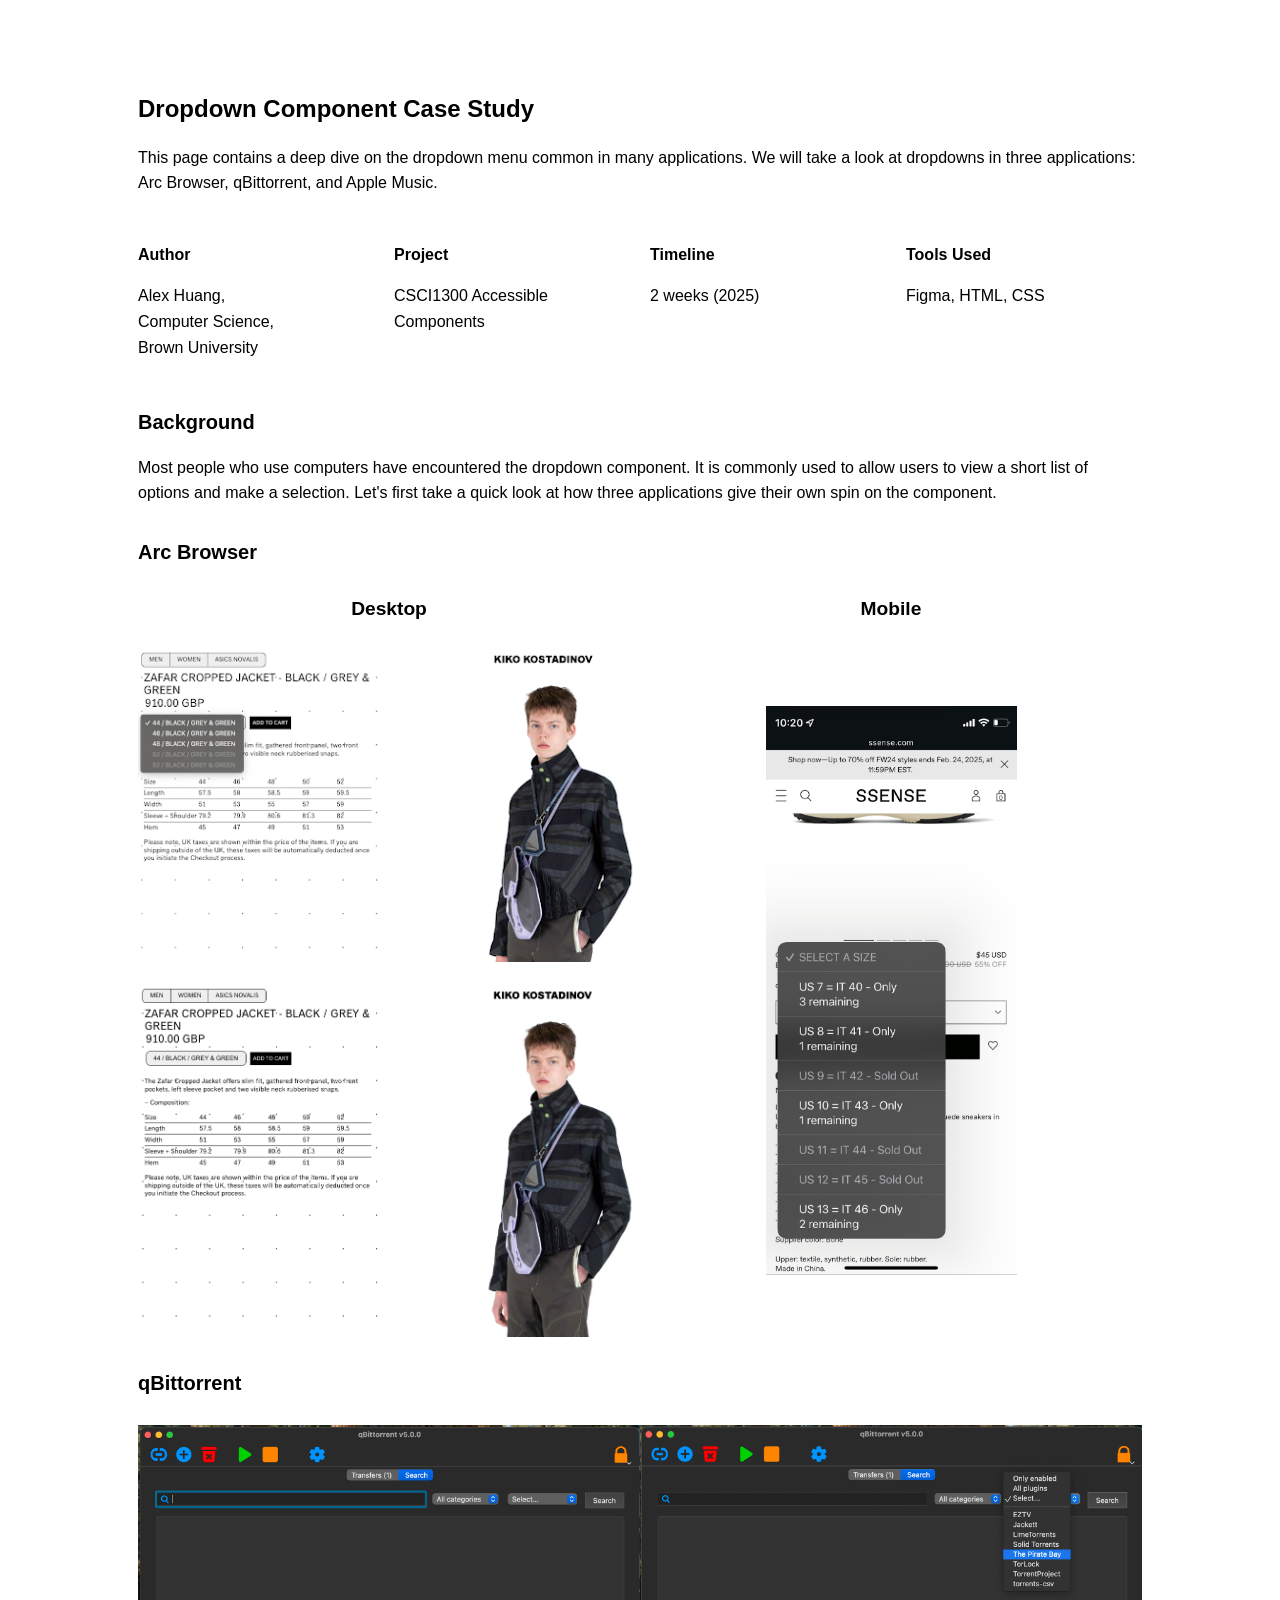
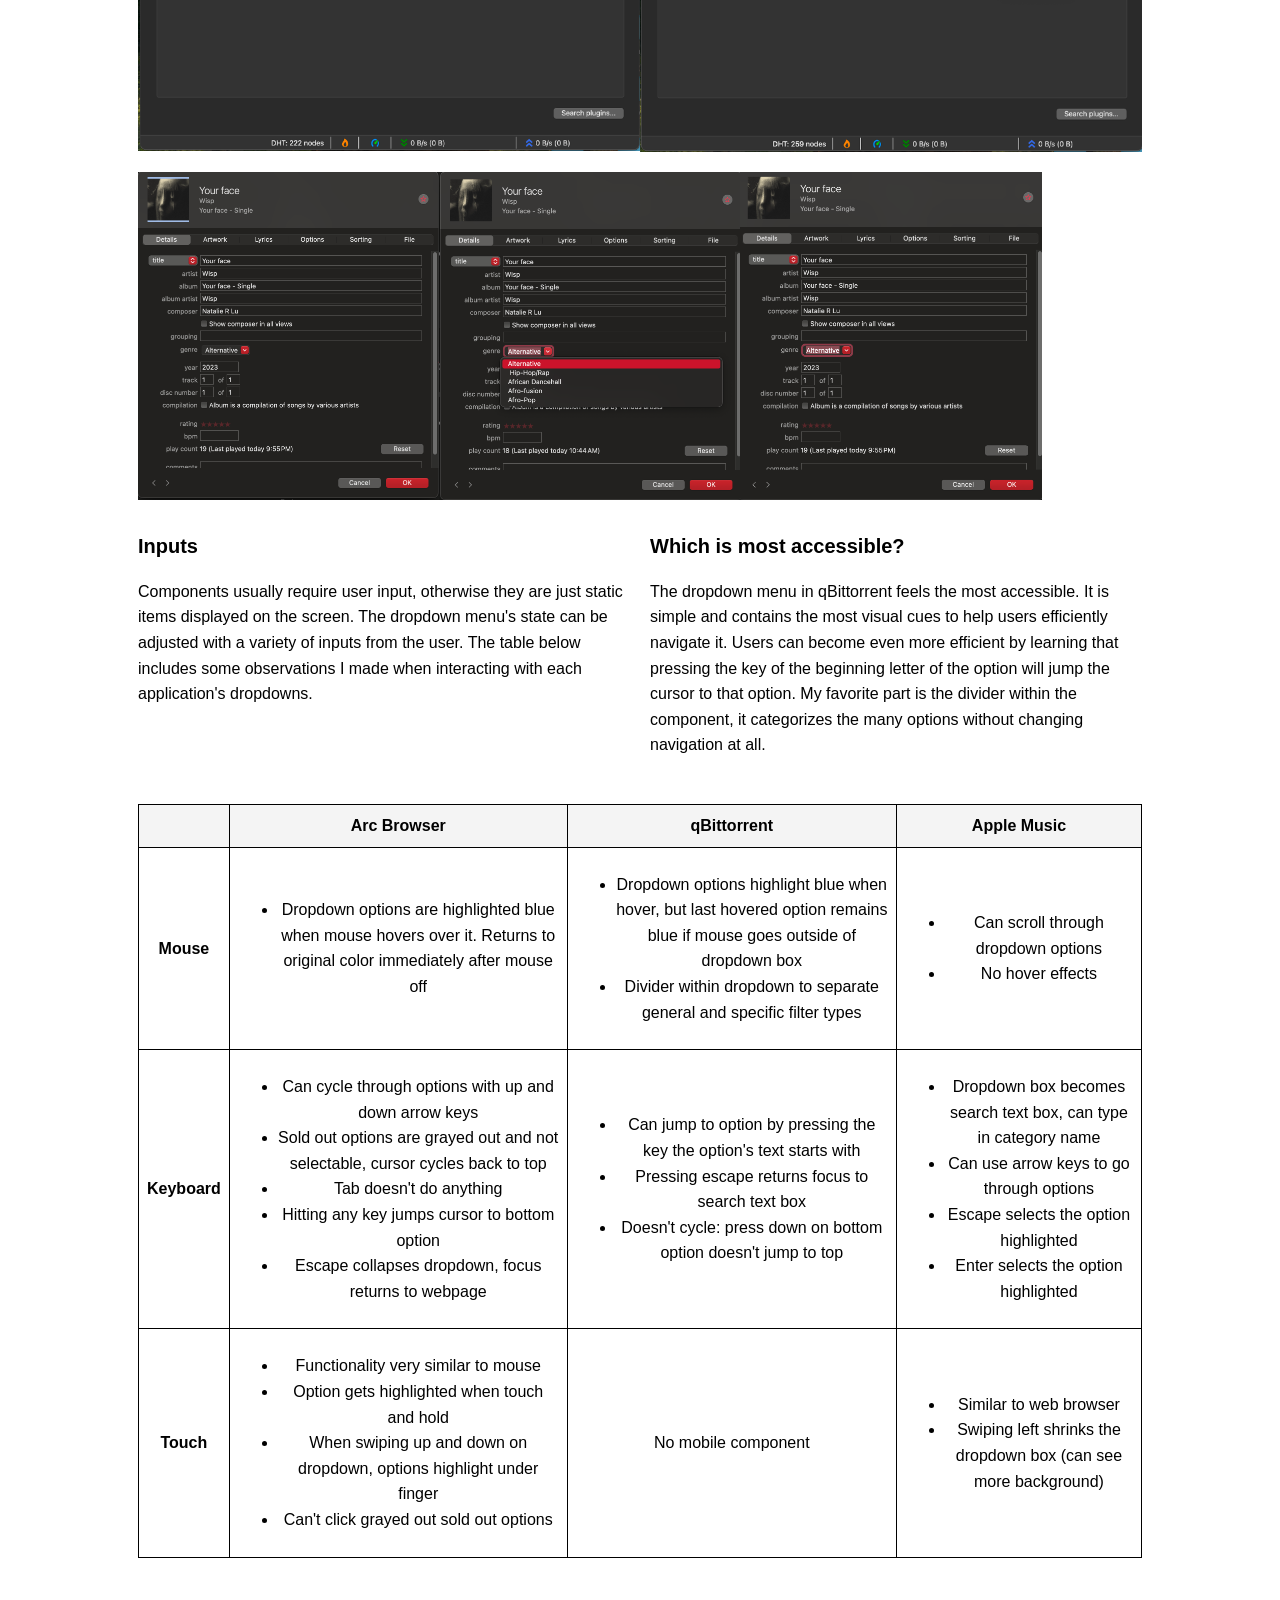
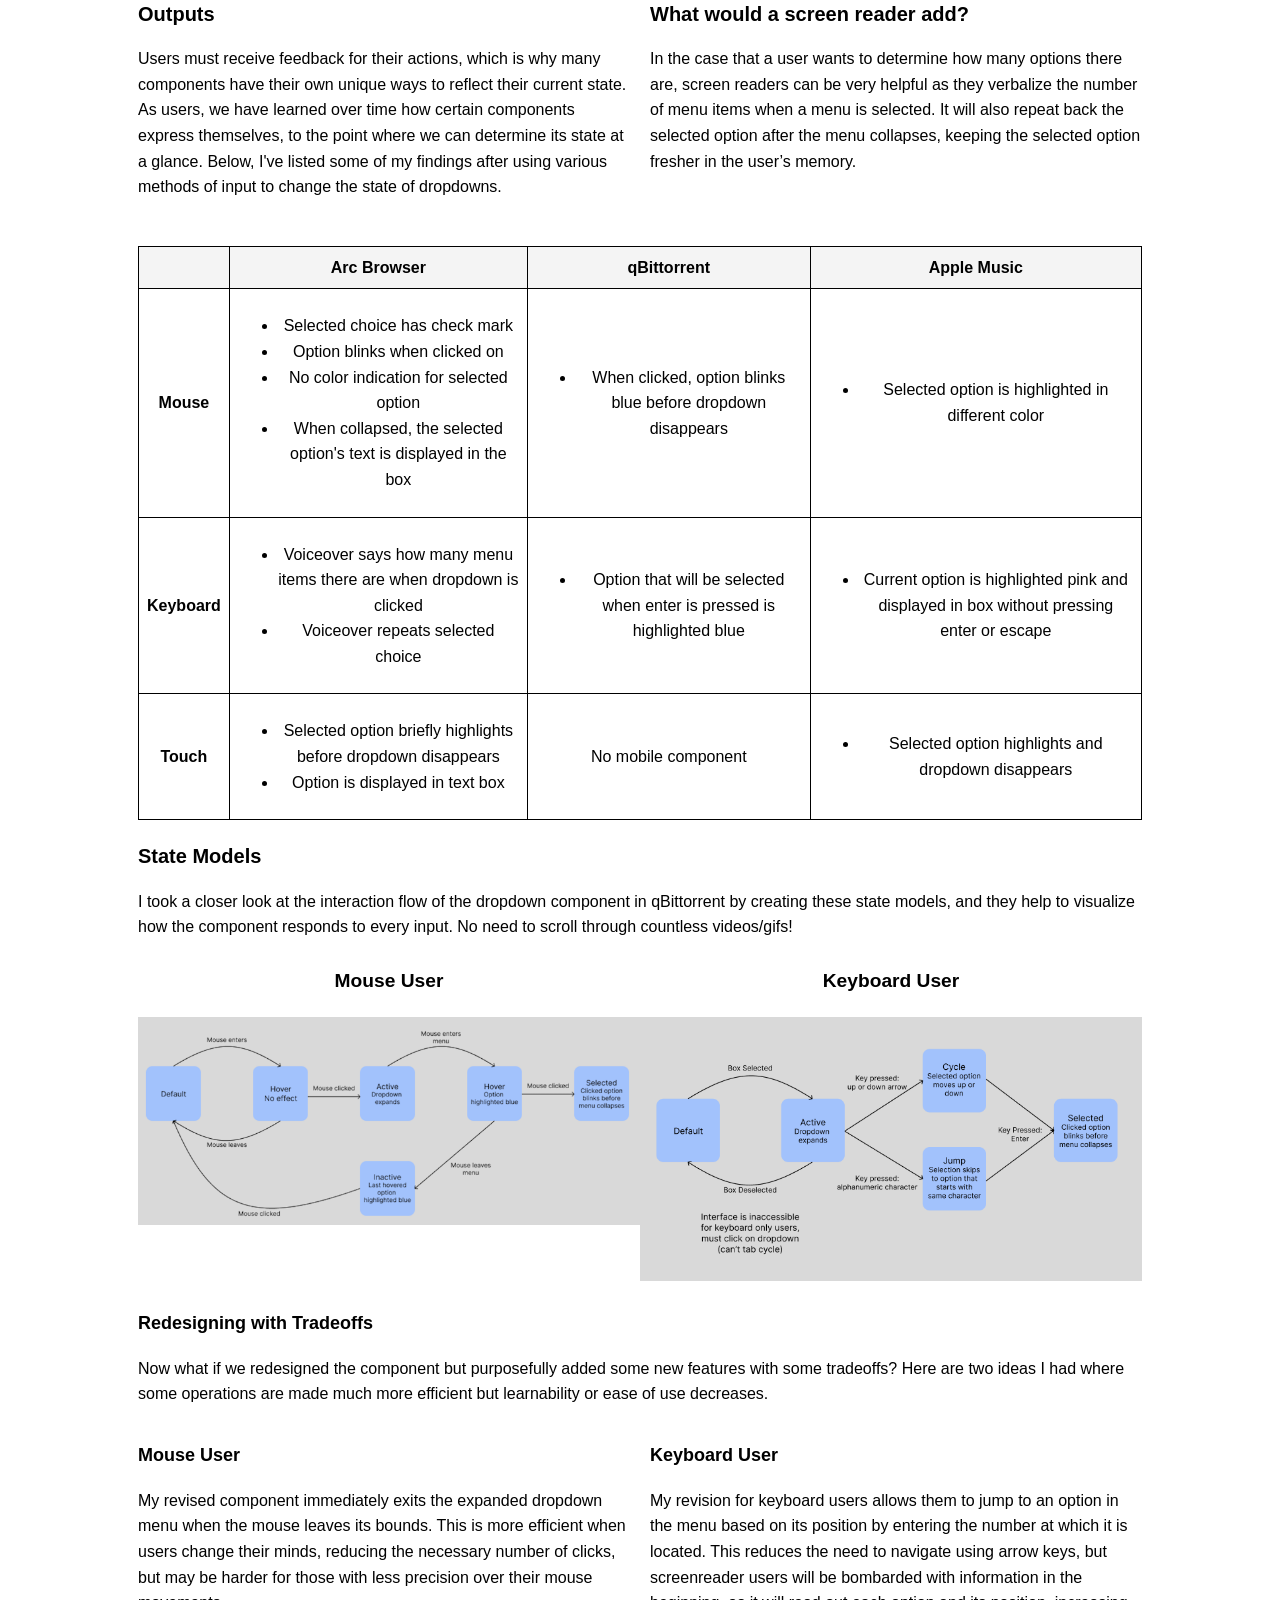
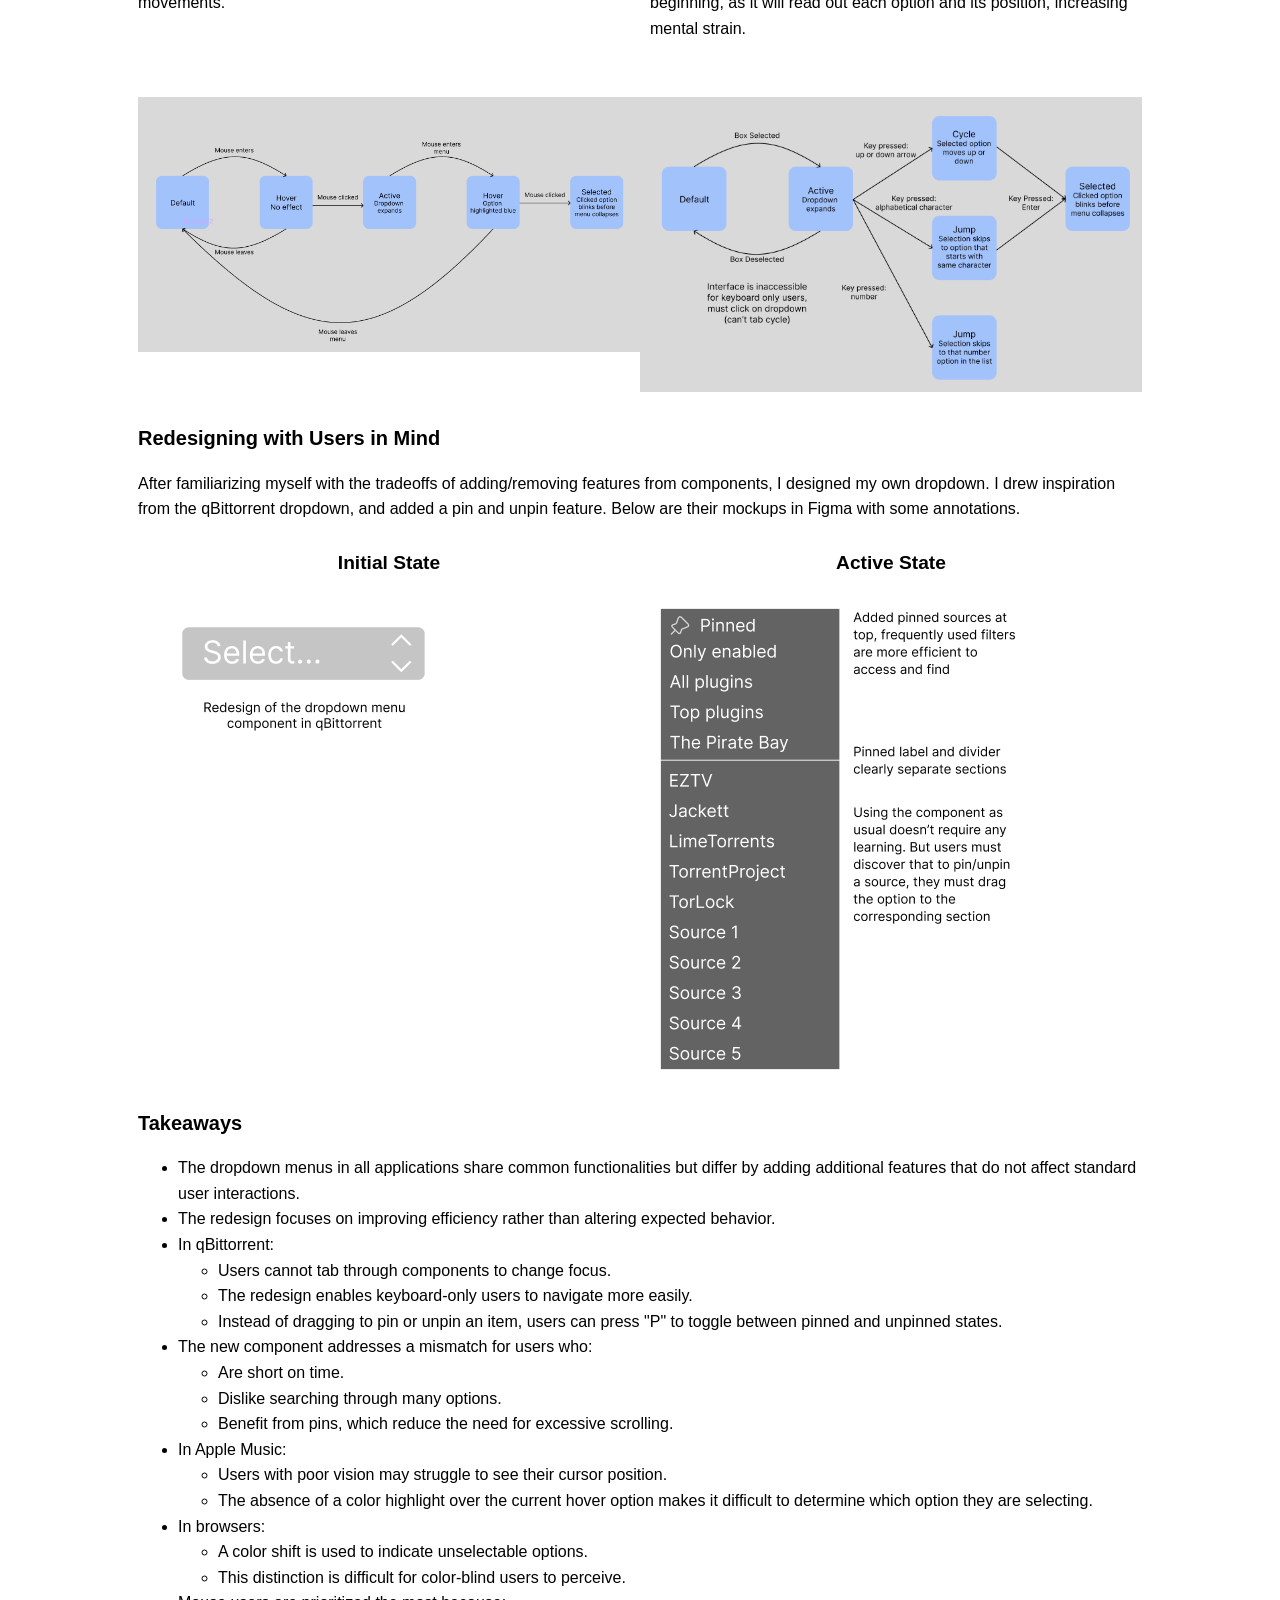
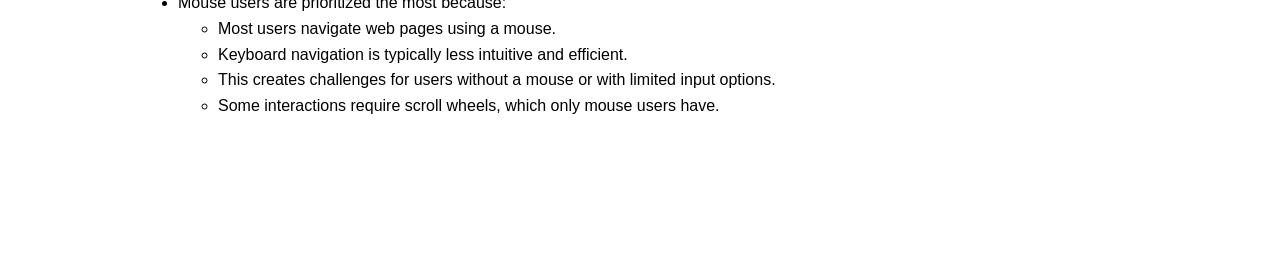
==== index.html @ 4352f21d "finish webpage" ====
<!-- TO RUN IN BROWSER:
    1. Install vscode extension Name: open in `browser open-in-browser` by TechER
    2. Right click html file and either run in default browser or another browser
  -->

<!DOCTYPE html>
<html lang="en">
  <head>
    <meta name="viewport" content="width=device-width, initial-scale=1.0" />
    <title>HTML/CSS Studio</title>
    <!-- import CSS styles -->
    <link rel="stylesheet" href="styles.css" />
  </head>

  <!-- page content goes into <body> -->
  <body>
    <div class="section">
      <h1>Dropdown Component Case Study</h1>
      <p>
        This page contains a deep dive on the dropdown menu common in many
        applications. We will take a look at dropdowns in three applications:
        Arc Browser, qBittorrent, and Apple Music.
      </p>
    </div>

    <div class="section info-grid">
      <div>
        <p class="info-item">Author</p>
        <p>
          Alex Huang, <br />
          Computer Science, <br />
          Brown University
        </p>
      </div>
      <div>
        <p class="info-item">Project</p>
        <p>CSCI1300 Accessible Components</p>
      </div>
      <div>
        <p class="info-item">Timeline</p>
        <p>2 weeks (2025)</p>
      </div>
      <div>
        <p class="info-item">Tools Used</p>
        <p>Figma, HTML, CSS</p>
      </div>
    </div>

    <div class="section">
      <h2>Background</h2>
      <p>
        Most people who use computers have encountered the dropdown component.
        It is commonly used to allow users to view a short list of options and
        make a selection. Let's first take a quick look at how three
        applications give their own spin on the component.
      </p>
    </div>

    <h2>Arc Browser</h2>

    <div class="container">
      <div class="header header-left">Desktop</div>
      <div class="header header-right">Mobile</div>
      <img
        id="browserImg1"
        alt="browserImg1"
        src="./assets/browserImg1.png"
        class="horizontal"
      />
      <img
        id="browserImageMobile"
        alt="browserImageMobile"
        src="./assets/browserImageMobile.png"
        class="vertical"
      />

      <img
        id="browserImg2"
        alt="browserImg2"
        src="./assets/browserImage2.png"
        class="horizontal"
      />
    </div>

    <h2>qBittorrent</h2>

    <div class="container">
      <img id="torrentImg1" src="./assets/torrentImg1.png" />
      <img id="torrentImg2" src="./assets/torrentImg2.png" />
    </div>

    <div class="image-container">
      <img id="AM1" src="./assets/AM1.png" class="responsive-img" />
      <img id="AM2" src="./assets/AM2.png" class="responsive-img" />
      <img id="AM3" src="./assets/AM3.png" class="responsive-img" />
    </div>

    <div class="section flex-container">
      <div class="box">
        <h2>Inputs</h2>
        <p>
          Components usually require user input, otherwise they are just static
          items displayed on the screen. The dropdown menu's state can be
          adjusted with a variety of inputs from the user. The table below
          includes some observations I made when interacting with each
          application's dropdowns.
        </p>
      </div>
      <div class="box">
        <h2>Which is most accessible?</h2>
        <p>
          The dropdown menu in qBittorrent feels the most accessible. It is
          simple and contains the most visual cues to help users efficiently
          navigate it. Users can become even more efficient by learning that
          pressing the key of the beginning letter of the option will jump the
          cursor to that option. My favorite part is the divider within the
          component, it categorizes the many options without changing navigation
          at all.
        </p>
      </div>
    </div>
    <table style="border-collapse: collapse; width: 100%">
      <thead>
        <tr>
          <th style="border: 1px solid black; padding: 8px"></th>
          <th style="border: 1px solid black; padding: 8px">Arc Browser</th>
          <th style="border: 1px solid black; padding: 8px">qBittorrent</th>
          <th style="border: 1px solid black; padding: 8px">Apple Music</th>
        </tr>
      </thead>
      <tbody>
        <tr>
          <td style="border: 1px solid black; padding: 8px; font-weight: bold">
            Mouse
          </td>
          <td style="border: 1px solid black; padding: 8px">
            <ul>
              <li>
                Dropdown options are highlighted blue when mouse hovers over it.
                Returns to original color immediately after mouse off
              </li>
            </ul>
          </td>
          <td style="border: 1px solid black; padding: 8px">
            <ul>
              <li>
                Dropdown options highlight blue when hover, but last hovered
                option remains blue if mouse goes outside of dropdown box
              </li>
              <li>
                Divider within dropdown to separate general and specific filter
                types
              </li>
            </ul>
          </td>
          <td style="border: 1px solid black; padding: 8px">
            <ul>
              <li>Can scroll through dropdown options</li>
              <li>No hover effects</li>
            </ul>
          </td>
        </tr>
        <tr>
          <td style="border: 1px solid black; padding: 8px; font-weight: bold">
            Keyboard
          </td>
          <td style="border: 1px solid black; padding: 8px">
            <ul>
              <li>Can cycle through options with up and down arrow keys</li>
              <li>
                Sold out options are grayed out and not selectable, cursor
                cycles back to top
              </li>
              <li>Tab doesn't do anything</li>
              <li>Hitting any key jumps cursor to bottom option</li>
              <li>Escape collapses dropdown, focus returns to webpage</li>
            </ul>
          </td>
          <td style="border: 1px solid black; padding: 8px">
            <ul>
              <li>
                Can jump to option by pressing the key the option's text starts
                with
              </li>
              <li>Pressing escape returns focus to search text box</li>
              <li>
                Doesn't cycle: press down on bottom option doesn't jump to top
              </li>
            </ul>
          </td>
          <td style="border: 1px solid black; padding: 8px">
            <ul>
              <li>
                Dropdown box becomes search text box, can type in category name
              </li>
              <li>Can use arrow keys to go through options</li>
              <li>Escape selects the option highlighted</li>
              <li>Enter selects the option highlighted</li>
            </ul>
          </td>
        </tr>
        <tr>
          <td style="border: 1px solid black; padding: 8px; font-weight: bold">
            Touch
          </td>
          <td style="border: 1px solid black; padding: 8px">
            <ul>
              <li>Functionality very similar to mouse</li>
              <li>Option gets highlighted when touch and hold</li>
              <li>
                When swiping up and down on dropdown, options highlight under
                finger
              </li>
              <li>Can't click grayed out sold out options</li>
            </ul>
          </td>
          <td style="border: 1px solid black; padding: 8px">
            No mobile component
          </td>
          <td style="border: 1px solid black; padding: 8px">
            <ul>
              <li>Similar to web browser</li>
              <li>
                Swiping left shrinks the dropdown box (can see more background)
              </li>
            </ul>
          </td>
        </tr>
      </tbody>
    </table>

    <div class="section flex-container">
      <div class="box">
        <h2>Outputs</h2>
        <p>
          Users must receive feedback for their actions, which is why many
          components have their own unique ways to reflect their current state.
          As users, we have learned over time how certain components express
          themselves, to the point where we can determine its state at a glance.
          Below, I've listed some of my findings after using various methods of
          input to change the state of dropdowns.
        </p>
      </div>
      <div class="box">
        <h2>What would a screen reader add?</h2>
        <p>
          In the case that a user wants to determine how many options there are,
          screen readers can be very helpful as they verbalize the number of
          menu items when a menu is selected. It will also repeat back the
          selected option after the menu collapses, keeping the selected option
          fresher in the user’s memory.
        </p>
      </div>
    </div>
    <table style="border-collapse: collapse; width: 100%">
      <thead>
        <tr>
          <th style="border: 1px solid black; padding: 8px"></th>
          <th style="border: 1px solid black; padding: 8px">Arc Browser</th>
          <th style="border: 1px solid black; padding: 8px">qBittorrent</th>
          <th style="border: 1px solid black; padding: 8px">Apple Music</th>
        </tr>
      </thead>
      <tbody>
        <tr>
          <td style="border: 1px solid black; padding: 8px; font-weight: bold">
            Mouse
          </td>
          <td style="border: 1px solid black; padding: 8px">
            <ul>
              <li>Selected choice has check mark</li>
              <li>Option blinks when clicked on</li>
              <li>No color indication for selected option</li>
              <li>
                When collapsed, the selected option's text is displayed in the
                box
              </li>
            </ul>
          </td>
          <td style="border: 1px solid black; padding: 8px">
            <ul>
              <li>
                When clicked, option blinks blue before dropdown disappears
              </li>
            </ul>
          </td>
          <td style="border: 1px solid black; padding: 8px">
            <ul>
              <li>Selected option is highlighted in different color</li>
            </ul>
          </td>
        </tr>
        <tr>
          <td style="border: 1px solid black; padding: 8px; font-weight: bold">
            Keyboard
          </td>
          <td style="border: 1px solid black; padding: 8px">
            <ul>
              <li>
                Voiceover says how many menu items there are when dropdown is
                clicked
              </li>
              <li>Voiceover repeats selected choice</li>
            </ul>
          </td>
          <td style="border: 1px solid black; padding: 8px">
            <ul>
              <li>
                Option that will be selected when enter is pressed is
                highlighted blue
              </li>
            </ul>
          </td>
          <td style="border: 1px solid black; padding: 8px">
            <ul>
              <li>
                Current option is highlighted pink and displayed in box without
                pressing enter or escape
              </li>
            </ul>
          </td>
        </tr>
        <tr>
          <td style="border: 1px solid black; padding: 8px; font-weight: bold">
            Touch
          </td>
          <td style="border: 1px solid black; padding: 8px">
            <ul>
              <li>
                Selected option briefly highlights before dropdown disappears
              </li>
              <li>Option is displayed in text box</li>
            </ul>
          </td>
          <td style="border: 1px solid black; padding: 8px">
            No mobile component
          </td>
          <td style="border: 1px solid black; padding: 8px">
            <ul>
              <li>Selected option highlights and dropdown disappears</li>
            </ul>
          </td>
        </tr>
      </tbody>
    </table>

    <h2>State Models</h2>
    <p>
      I took a closer look at the interaction flow of the dropdown component in
      qBittorrent by creating these state models, and they help to visualize how
      the component responds to every input. No need to scroll through countless
      videos/gifs!
    </p>

    <div class="container">
      <div class="header header-left">Mouse User</div>
      <div class="header header-right">Keyboard User</div>
      <img id="mouseUser" src="./assets/mouseUser.png" />
      <img id="keyboardUser" src="./assets/keyboardUser.png" />
    </div>

    <h3>Redesigning with Tradeoffs</h3>
    <p>
      Now what if we redesigned the component but purposefully added some new
      features with some tradeoffs? Here are two ideas I had where some
      operations are made much more efficient but learnability or ease of use
      decreases.
    </p>

    <div class="section flex-container">
      <div class="box">
        <h3>Mouse User</h3>
        <p>
          My revised component immediately exits the expanded dropdown menu when
          the mouse leaves its bounds. This is more efficient when users change
          their minds, reducing the necessary number of clicks, but may be
          harder for those with less precision over their mouse movements.
        </p>
      </div>
      <div class="box">
        <h3>Keyboard User</h3>
        <p>
          My revision for keyboard users allows them to jump to an option in the
          menu based on its position by entering the number at which it is
          located. This reduces the need to navigate using arrow keys, but
          screenreader users will be bombarded with information in the
          beginning, as it will read out each option and its position,
          increasing mental strain.
        </p>
      </div>
    </div>

    <div class="container">
      <img id="revisedMouse" src="./assets/revisedMouse.png" />
      <img id="revisedKeyboard" src="./assets/revisedKeyboard.png" />
    </div>

    <h2>Redesigning with Users in Mind</h2>
    <p>
      After familiarizing myself with the tradeoffs of adding/removing features
      from components, I designed my own dropdown. I drew inspiration from the
      qBittorrent dropdown, and added a pin and unpin feature. Below are their
      mockups in Figma with some annotations.
    </p>
    <div class="container">
      <div class="header header-left">Initial State</div>
      <div class="header header-right">Active State</div>
      <img id="redesignInitialState" src="./assets/redesignInit.png" />
      <img id="redesignActiveState" src="./assets/redesignActive.png" />
    </div>

    <h2>
      Takeaways
    </h2>
    <p>
      <ul>
        <li>The dropdown menus in all applications share common functionalities but differ by adding additional features that do not affect standard user interactions.</li>
        <li>The redesign focuses on improving efficiency rather than altering expected behavior.</li>
        <li>In qBittorrent:
          <ul>
            <li>Users cannot tab through components to change focus.</li>
            <li>The redesign enables keyboard-only users to navigate more easily.</li>
            <li>Instead of dragging to pin or unpin an item, users can press "P" to toggle between pinned and unpinned states.</li>
          </ul>
        </li>
        <li>The new component addresses a mismatch for users who:
          <ul>
            <li>Are short on time.</li>
            <li>Dislike searching through many options.</li>
            <li>Benefit from pins, which reduce the need for excessive scrolling.</li>
          </ul>
        </li>
        <li>In Apple Music:
          <ul>
            <li>Users with poor vision may struggle to see their cursor position.</li>
            <li>The absence of a color highlight over the current hover option makes it difficult to determine which option they are selecting.</li>
          </ul>
        </li>
        <li>In browsers:
          <ul>
            <li>A color shift is used to indicate unselectable options.</li>
            <li>This distinction is difficult for color-blind users to perceive.</li>
          </ul>
        </li>
        <li>Mouse users are prioritized the most because:
          <ul>
            <li>Most users navigate web pages using a mouse.</li>
            <li>Keyboard navigation is typically less intuitive and efficient.</li>
            <li>This creates challenges for users without a mouse or with limited input options.</li>
            <li>Some interactions require scroll wheels, which only mouse users have.</li>
          </ul>
        </li>
      </ul>      
    </p>
  </body>
</html>
---- styles.css ----
body {
  font-family: Arial, sans-serif;
  margin: 10%;
  margin-top: 5%;
  padding: 10px;
  line-height: 1.6;
  max-width: 100%;
  justify-content: center;
  align-items: center;
}

h1 {
  font-size: 24px;
  font-weight: bold;
}

h2 {
  font-size: 20px;
  margin-top: 20px;
}

h3 {
  font-size: 18px;
}

p {
  font-size: 16px;
}

.section {
  margin-bottom: 30px;
}

.info-grid {
  display: grid;
  grid-template-columns: repeat(auto-fit, minmax(150px, 1fr));
  gap: 20px;
  margin-top: 10px;
}

.info-item {
  font-weight: bold;
}

.highlight {
  color: red;
  font-weight: bold;
}

.design-process {
  display: flex;
  gap: 10px;
  align-items: center;
  margin-top: 15px;
}

.process-step {
  padding: 5px 10px;
  border: 1px solid #ccc;
  border-radius: 5px;
  background: #f8f8f8;
}

.flex-container {
  display: flex;
  justify-content: space-between;
  gap: 20px;
  flex-wrap: wrap;
}

.box {
  flex: 1;
}

/* Responsive images */
img {
  max-width: 100%;
  height: auto;
  display: block;
  margin: 10px 0;
}

.container {
  display: grid;
  grid-template-columns: 1fr 1fr; /* Two equal columns */
  grid-auto-rows: min-content;
  gap: 0px; /* Space between images */
  height: auto; /* Adjust as needed */
  align-items: start;
  margin-bottom: 0;
}

.image-container {
  display: flex;
  justify-content: space-between;
  width: 30%;
  height: auto;
}

.header {
  text-align: center;
  font-size: 1.2em;
  font-weight: bold;
  padding: 10px 0;
}

.header-left {
  grid-column: 1;
}

.header-right {
  grid-column: 2;
}

.horizontal {
  width: 100%;
  height: auto;
  object-fit: cover; /* Ensures images don’t stretch */
}

.image-column {
  display: flex;
  flex-direction: column;
  align-items: center; /* Center horizontally */
  justify-content: center;
}

.vertical {
  grid-row: span 2; /* Makes the vertical image span both rows */
  width: 50%; /* Allow natural width */
  height: 80%; /* Take full height */
  object-fit: cover;
  display: block;
  margin: auto;
}

.responsive-img {
  width: 100%; /* Images fill container */
  max-width: 700px; /* Adjust max size */
  height: 100%; /* Fix height to keep them uniform */
  object-fit: cover; /* Ensures images maintain aspect ratio while filling space */
}

.responsive-vertical {
  height: 500px; /* Images fill container */
  width: 300px; /* Fix height to keep them uniform */
  object-fit: cover;
}

/* Responsive tables */
table {
  width: 100%; /* Make tables full width */
  border-collapse: collapse;
  margin: 20px 0;
  overflow-x: auto; /* Allow horizontal scrolling on small screens */
  display: block;
}

th,
td {
  border: 1px solid #000;
  padding: 8px;
  text-align: center;
}

th {
  background-color: #f4f4f4;
}
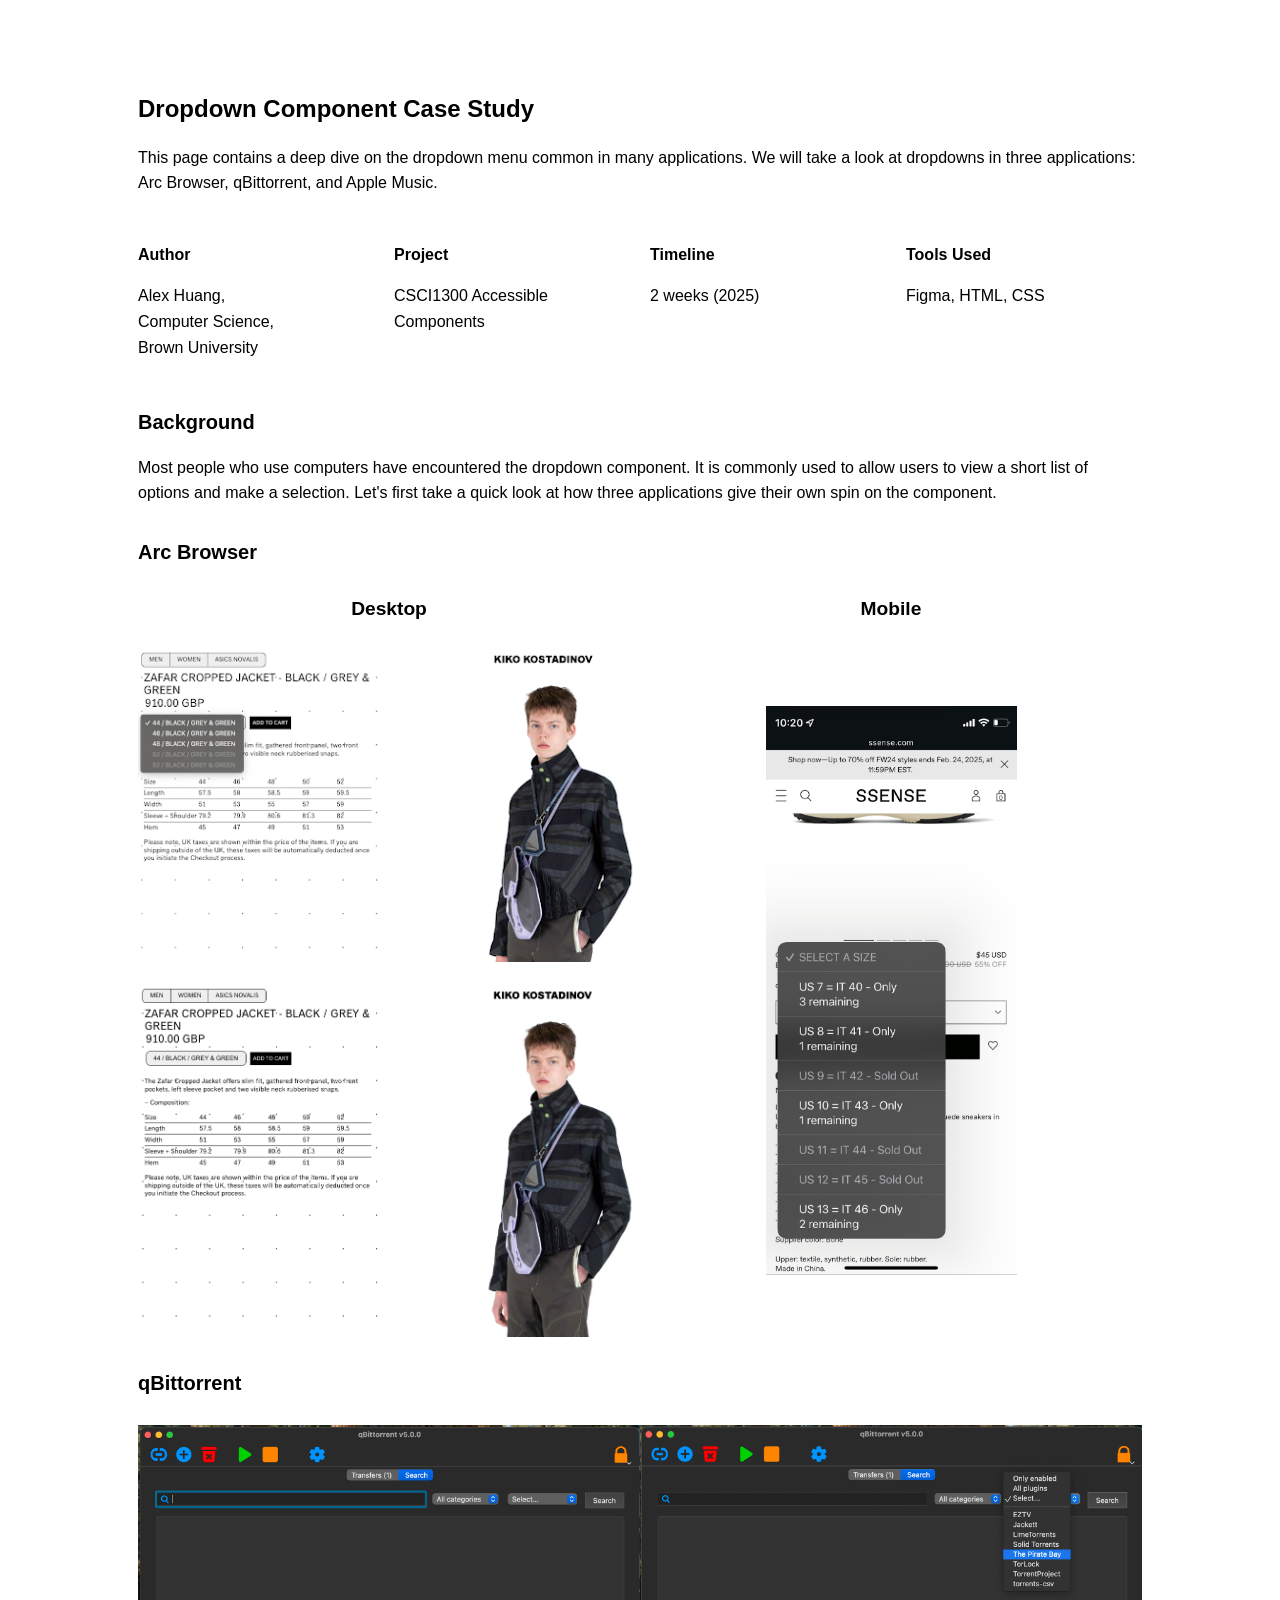
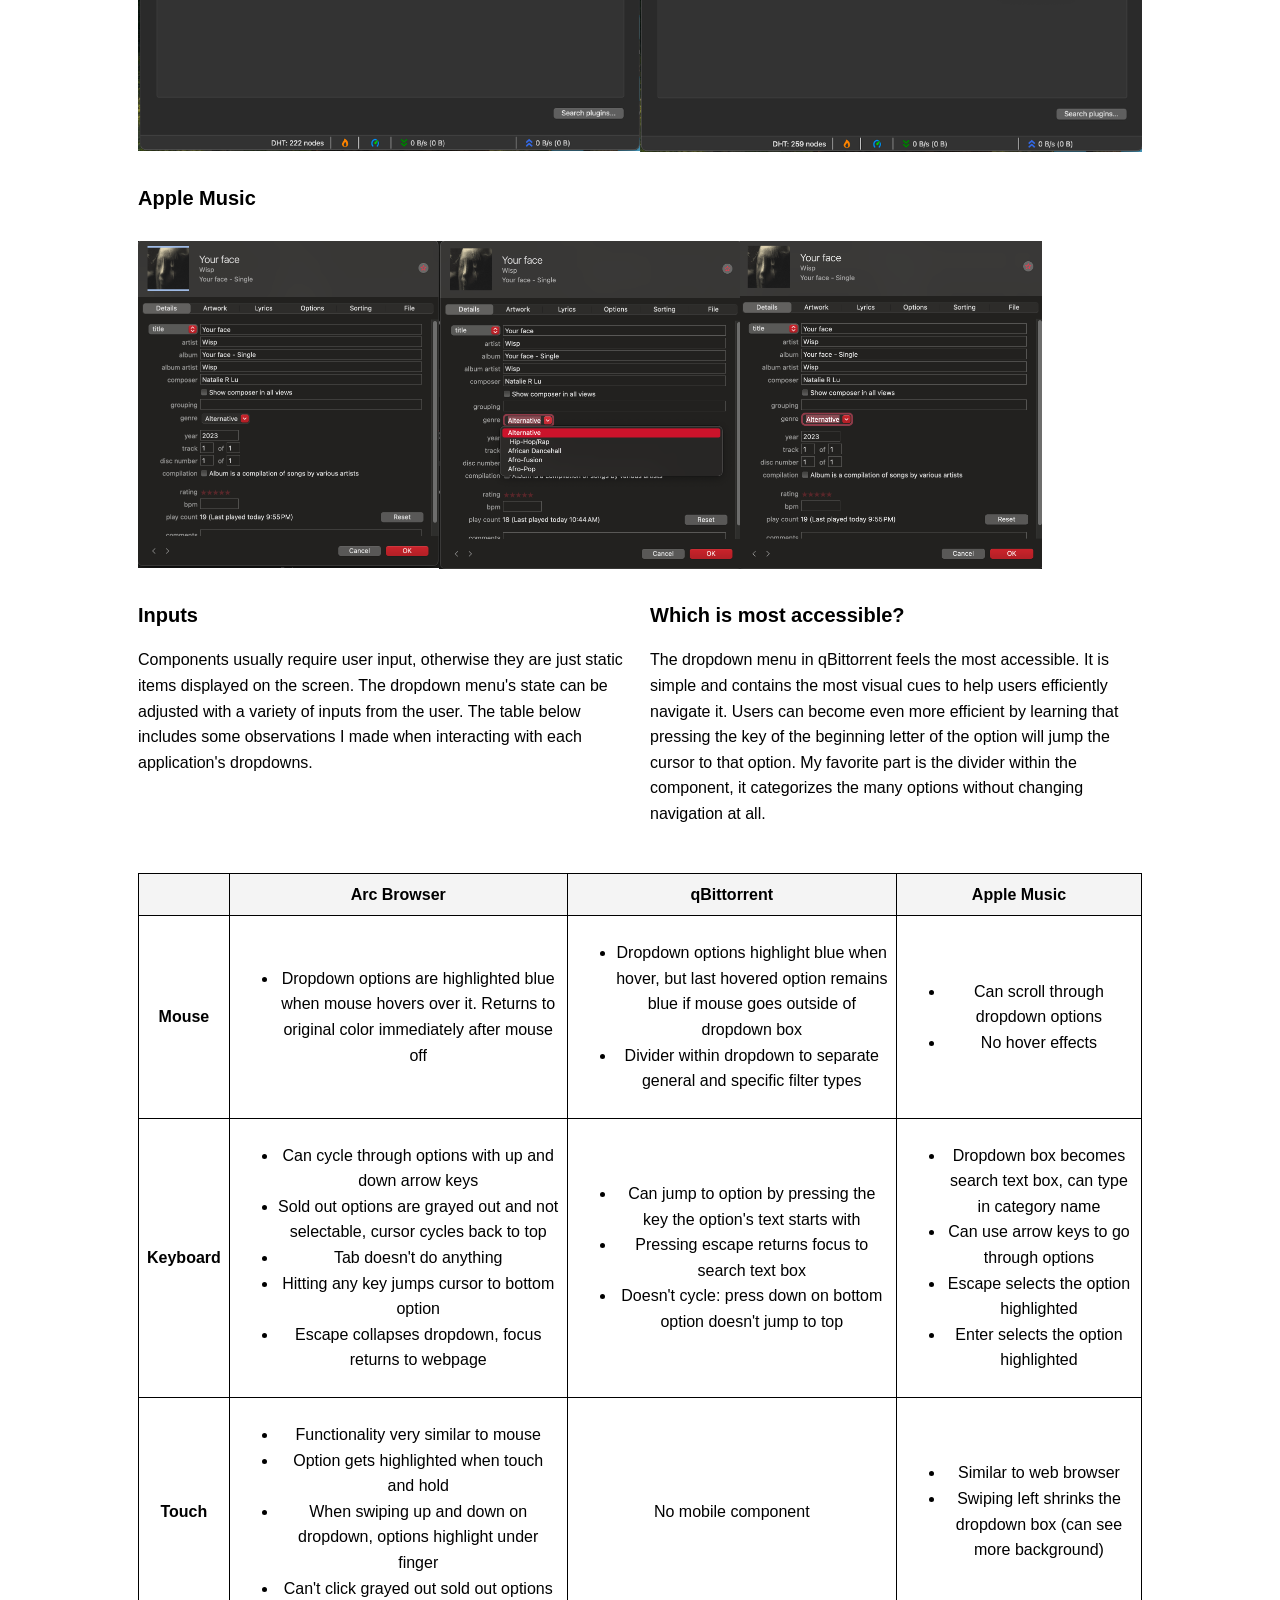
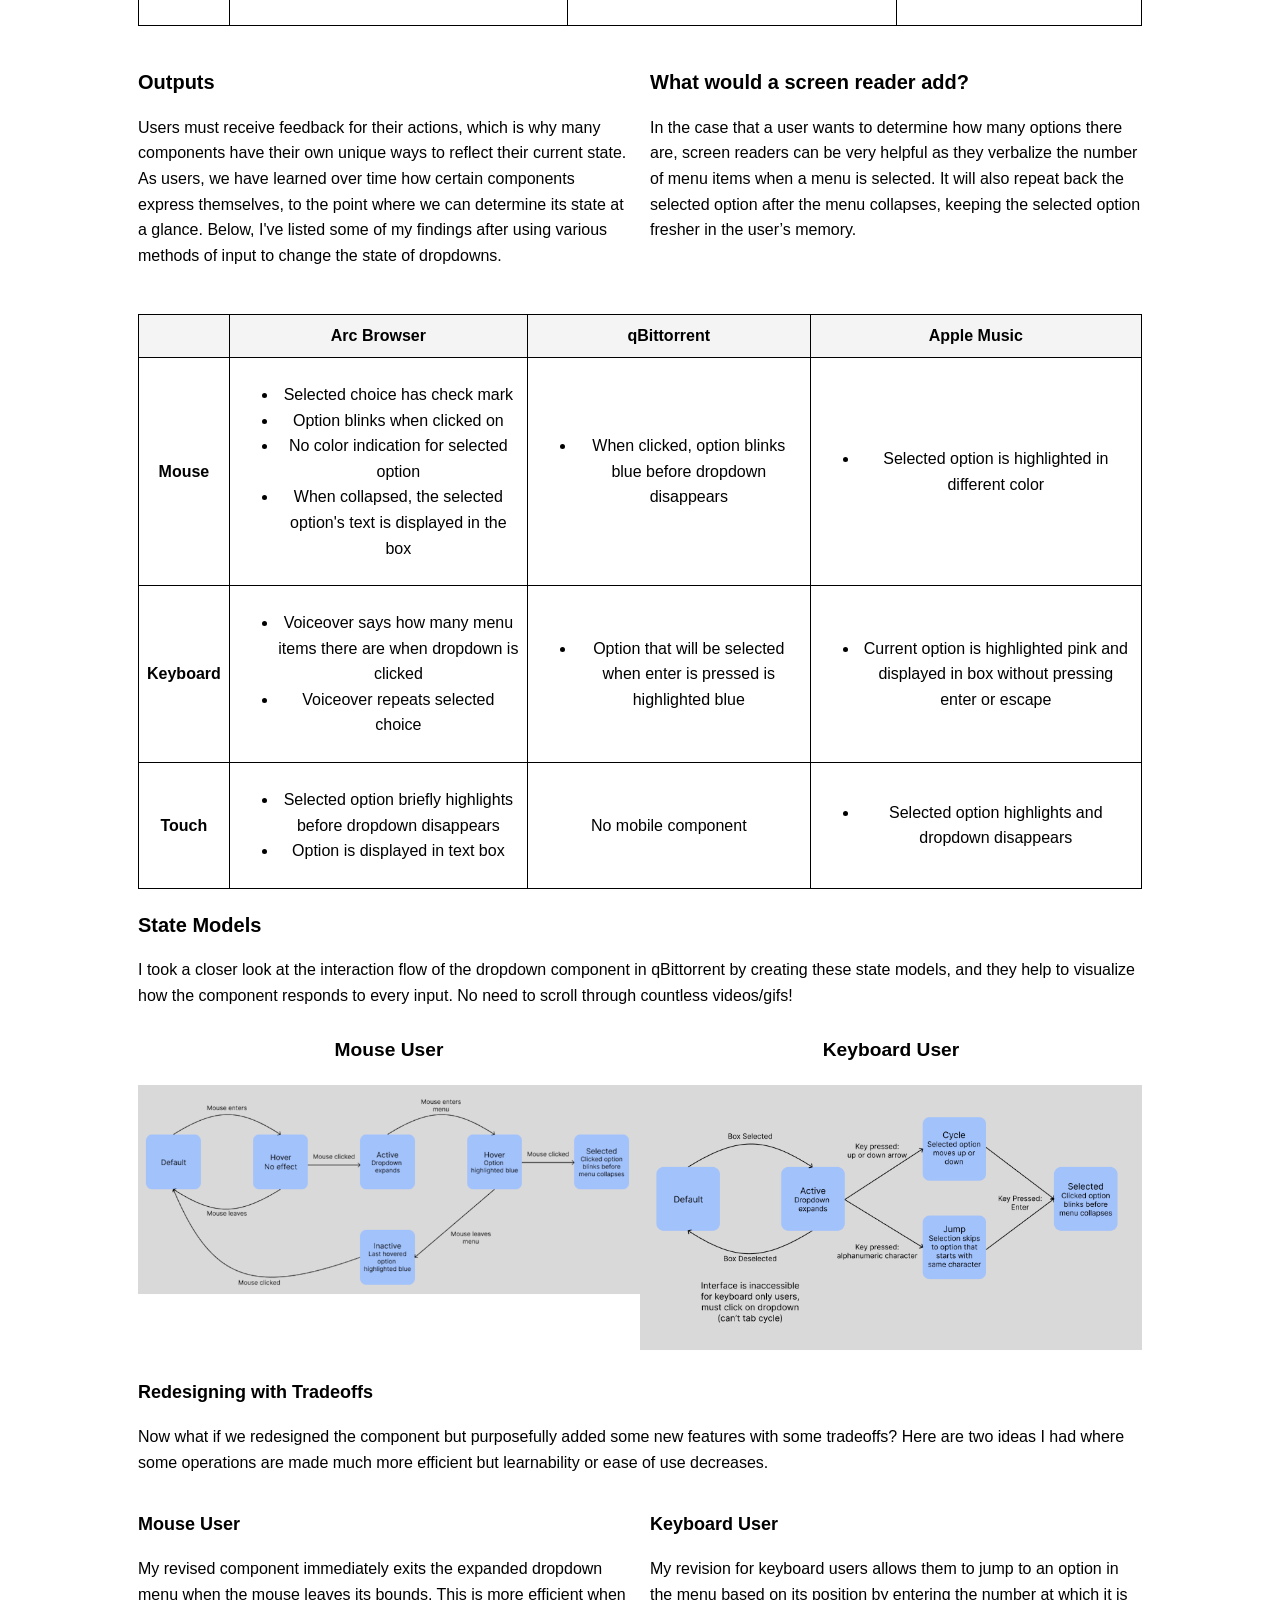
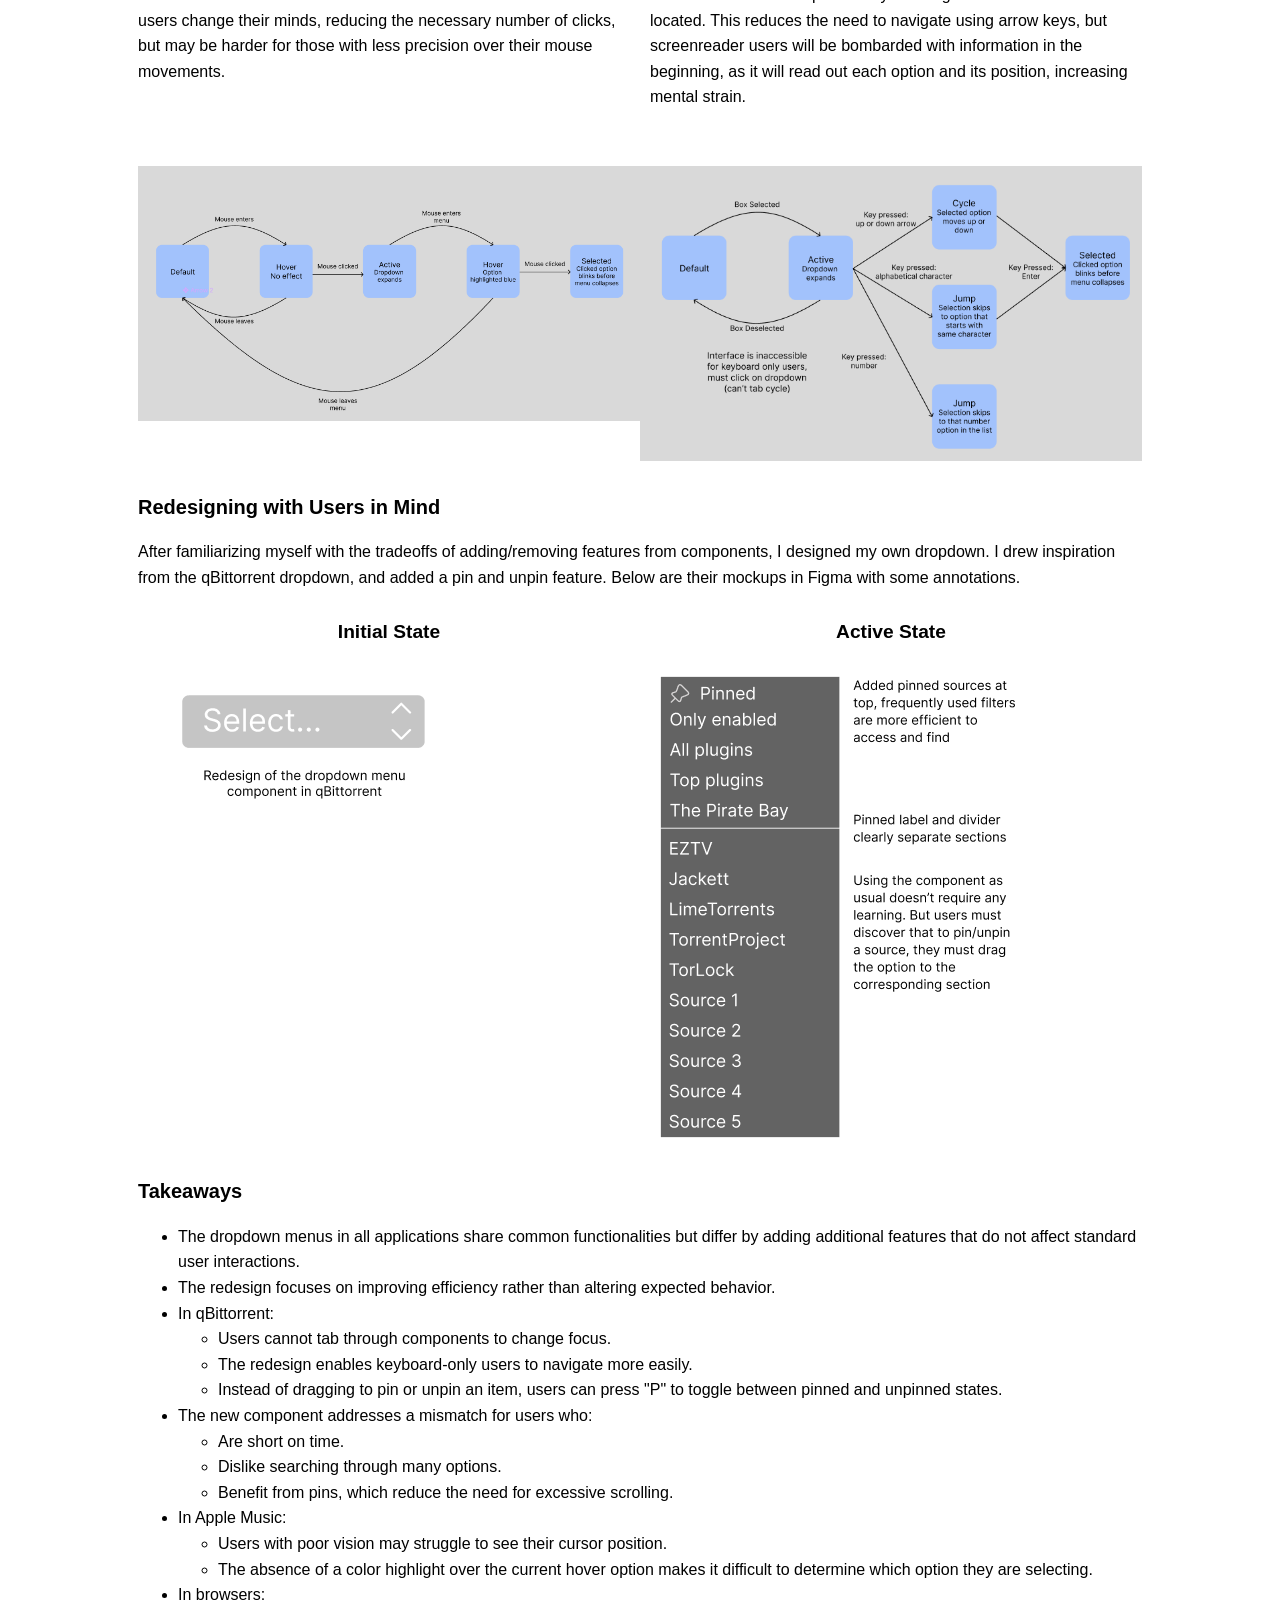
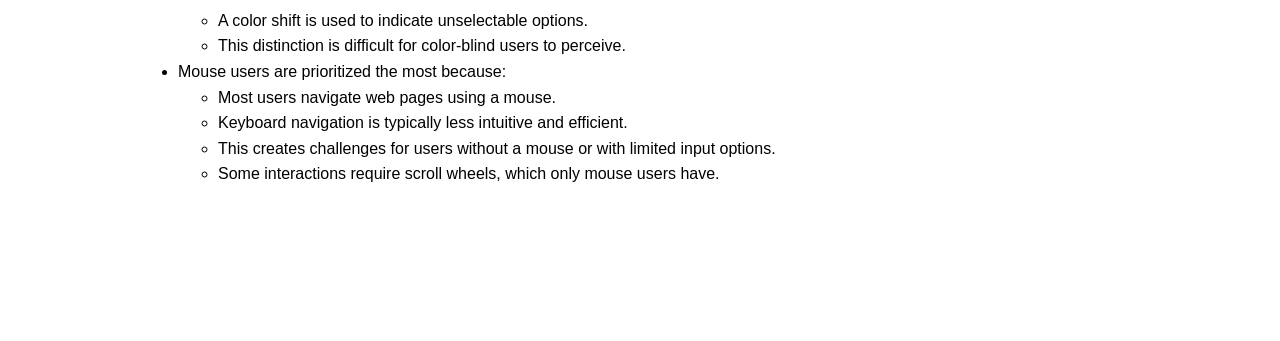
==== commit 039e6278: "add AM header" ====
--- a/index.html
+++ b/index.html
@@ -88,6 +88,8 @@
       <img id="torrentImg1" src="./assets/torrentImg1.png" />
       <img id="torrentImg2" src="./assets/torrentImg2.png" />
     </div>
+
+    <h2>Apple Music</h2>
 
     <div class="image-container">
       <img id="AM1" src="./assets/AM1.png" class="responsive-img" />
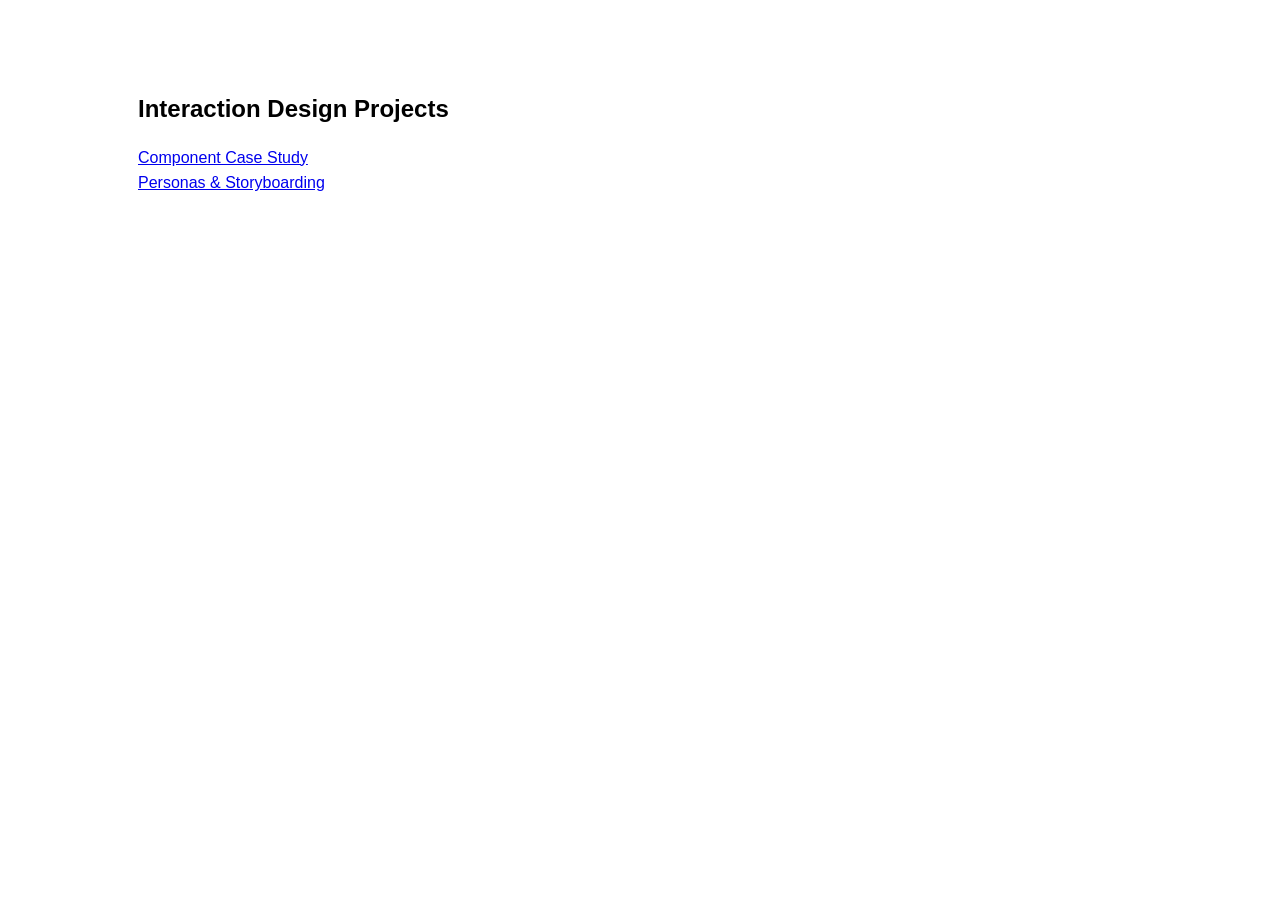
==== commit 6b7cb921: "add personas page" ====
--- a/index.html
+++ b/index.html
@@ -7,452 +7,15 @@
 <html lang="en">
   <head>
     <meta name="viewport" content="width=device-width, initial-scale=1.0" />
-    <title>HTML/CSS Studio</title>
+    <title>Home</title>
     <!-- import CSS styles -->
     <link rel="stylesheet" href="styles.css" />
   </head>
 
-  <!-- page content goes into <body> -->
   <body>
-    <div class="section">
-      <h1>Dropdown Component Case Study</h1>
-      <p>
-        This page contains a deep dive on the dropdown menu common in many
-        applications. We will take a look at dropdowns in three applications:
-        Arc Browser, qBittorrent, and Apple Music.
-      </p>
-    </div>
-
-    <div class="section info-grid">
-      <div>
-        <p class="info-item">Author</p>
-        <p>
-          Alex Huang, <br />
-          Computer Science, <br />
-          Brown University
-        </p>
-      </div>
-      <div>
-        <p class="info-item">Project</p>
-        <p>CSCI1300 Accessible Components</p>
-      </div>
-      <div>
-        <p class="info-item">Timeline</p>
-        <p>2 weeks (2025)</p>
-      </div>
-      <div>
-        <p class="info-item">Tools Used</p>
-        <p>Figma, HTML, CSS</p>
-      </div>
-    </div>
-
-    <div class="section">
-      <h2>Background</h2>
-      <p>
-        Most people who use computers have encountered the dropdown component.
-        It is commonly used to allow users to view a short list of options and
-        make a selection. Let's first take a quick look at how three
-        applications give their own spin on the component.
-      </p>
-    </div>
-
-    <h2>Arc Browser</h2>
-
-    <div class="container">
-      <div class="header header-left">Desktop</div>
-      <div class="header header-right">Mobile</div>
-      <img
-        id="browserImg1"
-        alt="browserImg1"
-        src="./assets/browserImg1.png"
-        class="horizontal"
-      />
-      <img
-        id="browserImageMobile"
-        alt="browserImageMobile"
-        src="./assets/browserImageMobile.png"
-        class="vertical"
-      />
-
-      <img
-        id="browserImg2"
-        alt="browserImg2"
-        src="./assets/browserImage2.png"
-        class="horizontal"
-      />
-    </div>
-
-    <h2>qBittorrent</h2>
-
-    <div class="container">
-      <img id="torrentImg1" src="./assets/torrentImg1.png" />
-      <img id="torrentImg2" src="./assets/torrentImg2.png" />
-    </div>
-
-    <h2>Apple Music</h2>
-
-    <div class="image-container">
-      <img id="AM1" src="./assets/AM1.png" class="responsive-img" />
-      <img id="AM2" src="./assets/AM2.png" class="responsive-img" />
-      <img id="AM3" src="./assets/AM3.png" class="responsive-img" />
-    </div>
-
-    <div class="section flex-container">
-      <div class="box">
-        <h2>Inputs</h2>
-        <p>
-          Components usually require user input, otherwise they are just static
-          items displayed on the screen. The dropdown menu's state can be
-          adjusted with a variety of inputs from the user. The table below
-          includes some observations I made when interacting with each
-          application's dropdowns.
-        </p>
-      </div>
-      <div class="box">
-        <h2>Which is most accessible?</h2>
-        <p>
-          The dropdown menu in qBittorrent feels the most accessible. It is
-          simple and contains the most visual cues to help users efficiently
-          navigate it. Users can become even more efficient by learning that
-          pressing the key of the beginning letter of the option will jump the
-          cursor to that option. My favorite part is the divider within the
-          component, it categorizes the many options without changing navigation
-          at all.
-        </p>
-      </div>
-    </div>
-    <table style="border-collapse: collapse; width: 100%">
-      <thead>
-        <tr>
-          <th style="border: 1px solid black; padding: 8px"></th>
-          <th style="border: 1px solid black; padding: 8px">Arc Browser</th>
-          <th style="border: 1px solid black; padding: 8px">qBittorrent</th>
-          <th style="border: 1px solid black; padding: 8px">Apple Music</th>
-        </tr>
-      </thead>
-      <tbody>
-        <tr>
-          <td style="border: 1px solid black; padding: 8px; font-weight: bold">
-            Mouse
-          </td>
-          <td style="border: 1px solid black; padding: 8px">
-            <ul>
-              <li>
-                Dropdown options are highlighted blue when mouse hovers over it.
-                Returns to original color immediately after mouse off
-              </li>
-            </ul>
-          </td>
-          <td style="border: 1px solid black; padding: 8px">
-            <ul>
-              <li>
-                Dropdown options highlight blue when hover, but last hovered
-                option remains blue if mouse goes outside of dropdown box
-              </li>
-              <li>
-                Divider within dropdown to separate general and specific filter
-                types
-              </li>
-            </ul>
-          </td>
-          <td style="border: 1px solid black; padding: 8px">
-            <ul>
-              <li>Can scroll through dropdown options</li>
-              <li>No hover effects</li>
-            </ul>
-          </td>
-        </tr>
-        <tr>
-          <td style="border: 1px solid black; padding: 8px; font-weight: bold">
-            Keyboard
-          </td>
-          <td style="border: 1px solid black; padding: 8px">
-            <ul>
-              <li>Can cycle through options with up and down arrow keys</li>
-              <li>
-                Sold out options are grayed out and not selectable, cursor
-                cycles back to top
-              </li>
-              <li>Tab doesn't do anything</li>
-              <li>Hitting any key jumps cursor to bottom option</li>
-              <li>Escape collapses dropdown, focus returns to webpage</li>
-            </ul>
-          </td>
-          <td style="border: 1px solid black; padding: 8px">
-            <ul>
-              <li>
-                Can jump to option by pressing the key the option's text starts
-                with
-              </li>
-              <li>Pressing escape returns focus to search text box</li>
-              <li>
-                Doesn't cycle: press down on bottom option doesn't jump to top
-              </li>
-            </ul>
-          </td>
-          <td style="border: 1px solid black; padding: 8px">
-            <ul>
-              <li>
-                Dropdown box becomes search text box, can type in category name
-              </li>
-              <li>Can use arrow keys to go through options</li>
-              <li>Escape selects the option highlighted</li>
-              <li>Enter selects the option highlighted</li>
-            </ul>
-          </td>
-        </tr>
-        <tr>
-          <td style="border: 1px solid black; padding: 8px; font-weight: bold">
-            Touch
-          </td>
-          <td style="border: 1px solid black; padding: 8px">
-            <ul>
-              <li>Functionality very similar to mouse</li>
-              <li>Option gets highlighted when touch and hold</li>
-              <li>
-                When swiping up and down on dropdown, options highlight under
-                finger
-              </li>
-              <li>Can't click grayed out sold out options</li>
-            </ul>
-          </td>
-          <td style="border: 1px solid black; padding: 8px">
-            No mobile component
-          </td>
-          <td style="border: 1px solid black; padding: 8px">
-            <ul>
-              <li>Similar to web browser</li>
-              <li>
-                Swiping left shrinks the dropdown box (can see more background)
-              </li>
-            </ul>
-          </td>
-        </tr>
-      </tbody>
-    </table>
-
-    <div class="section flex-container">
-      <div class="box">
-        <h2>Outputs</h2>
-        <p>
-          Users must receive feedback for their actions, which is why many
-          components have their own unique ways to reflect their current state.
-          As users, we have learned over time how certain components express
-          themselves, to the point where we can determine its state at a glance.
-          Below, I've listed some of my findings after using various methods of
-          input to change the state of dropdowns.
-        </p>
-      </div>
-      <div class="box">
-        <h2>What would a screen reader add?</h2>
-        <p>
-          In the case that a user wants to determine how many options there are,
-          screen readers can be very helpful as they verbalize the number of
-          menu items when a menu is selected. It will also repeat back the
-          selected option after the menu collapses, keeping the selected option
-          fresher in the user’s memory.
-        </p>
-      </div>
-    </div>
-    <table style="border-collapse: collapse; width: 100%">
-      <thead>
-        <tr>
-          <th style="border: 1px solid black; padding: 8px"></th>
-          <th style="border: 1px solid black; padding: 8px">Arc Browser</th>
-          <th style="border: 1px solid black; padding: 8px">qBittorrent</th>
-          <th style="border: 1px solid black; padding: 8px">Apple Music</th>
-        </tr>
-      </thead>
-      <tbody>
-        <tr>
-          <td style="border: 1px solid black; padding: 8px; font-weight: bold">
-            Mouse
-          </td>
-          <td style="border: 1px solid black; padding: 8px">
-            <ul>
-              <li>Selected choice has check mark</li>
-              <li>Option blinks when clicked on</li>
-              <li>No color indication for selected option</li>
-              <li>
-                When collapsed, the selected option's text is displayed in the
-                box
-              </li>
-            </ul>
-          </td>
-          <td style="border: 1px solid black; padding: 8px">
-            <ul>
-              <li>
-                When clicked, option blinks blue before dropdown disappears
-              </li>
-            </ul>
-          </td>
-          <td style="border: 1px solid black; padding: 8px">
-            <ul>
-              <li>Selected option is highlighted in different color</li>
-            </ul>
-          </td>
-        </tr>
-        <tr>
-          <td style="border: 1px solid black; padding: 8px; font-weight: bold">
-            Keyboard
-          </td>
-          <td style="border: 1px solid black; padding: 8px">
-            <ul>
-              <li>
-                Voiceover says how many menu items there are when dropdown is
-                clicked
-              </li>
-              <li>Voiceover repeats selected choice</li>
-            </ul>
-          </td>
-          <td style="border: 1px solid black; padding: 8px">
-            <ul>
-              <li>
-                Option that will be selected when enter is pressed is
-                highlighted blue
-              </li>
-            </ul>
-          </td>
-          <td style="border: 1px solid black; padding: 8px">
-            <ul>
-              <li>
-                Current option is highlighted pink and displayed in box without
-                pressing enter or escape
-              </li>
-            </ul>
-          </td>
-        </tr>
-        <tr>
-          <td style="border: 1px solid black; padding: 8px; font-weight: bold">
-            Touch
-          </td>
-          <td style="border: 1px solid black; padding: 8px">
-            <ul>
-              <li>
-                Selected option briefly highlights before dropdown disappears
-              </li>
-              <li>Option is displayed in text box</li>
-            </ul>
-          </td>
-          <td style="border: 1px solid black; padding: 8px">
-            No mobile component
-          </td>
-          <td style="border: 1px solid black; padding: 8px">
-            <ul>
-              <li>Selected option highlights and dropdown disappears</li>
-            </ul>
-          </td>
-        </tr>
-      </tbody>
-    </table>
-
-    <h2>State Models</h2>
-    <p>
-      I took a closer look at the interaction flow of the dropdown component in
-      qBittorrent by creating these state models, and they help to visualize how
-      the component responds to every input. No need to scroll through countless
-      videos/gifs!
-    </p>
-
-    <div class="container">
-      <div class="header header-left">Mouse User</div>
-      <div class="header header-right">Keyboard User</div>
-      <img id="mouseUser" src="./assets/mouseUser.png" />
-      <img id="keyboardUser" src="./assets/keyboardUser.png" />
-    </div>
-
-    <h3>Redesigning with Tradeoffs</h3>
-    <p>
-      Now what if we redesigned the component but purposefully added some new
-      features with some tradeoffs? Here are two ideas I had where some
-      operations are made much more efficient but learnability or ease of use
-      decreases.
-    </p>
-
-    <div class="section flex-container">
-      <div class="box">
-        <h3>Mouse User</h3>
-        <p>
-          My revised component immediately exits the expanded dropdown menu when
-          the mouse leaves its bounds. This is more efficient when users change
-          their minds, reducing the necessary number of clicks, but may be
-          harder for those with less precision over their mouse movements.
-        </p>
-      </div>
-      <div class="box">
-        <h3>Keyboard User</h3>
-        <p>
-          My revision for keyboard users allows them to jump to an option in the
-          menu based on its position by entering the number at which it is
-          located. This reduces the need to navigate using arrow keys, but
-          screenreader users will be bombarded with information in the
-          beginning, as it will read out each option and its position,
-          increasing mental strain.
-        </p>
-      </div>
-    </div>
-
-    <div class="container">
-      <img id="revisedMouse" src="./assets/revisedMouse.png" />
-      <img id="revisedKeyboard" src="./assets/revisedKeyboard.png" />
-    </div>
-
-    <h2>Redesigning with Users in Mind</h2>
-    <p>
-      After familiarizing myself with the tradeoffs of adding/removing features
-      from components, I designed my own dropdown. I drew inspiration from the
-      qBittorrent dropdown, and added a pin and unpin feature. Below are their
-      mockups in Figma with some annotations.
-    </p>
-    <div class="container">
-      <div class="header header-left">Initial State</div>
-      <div class="header header-right">Active State</div>
-      <img id="redesignInitialState" src="./assets/redesignInit.png" />
-      <img id="redesignActiveState" src="./assets/redesignActive.png" />
-    </div>
-
-    <h2>
-      Takeaways
-    </h2>
-    <p>
-      <ul>
-        <li>The dropdown menus in all applications share common functionalities but differ by adding additional features that do not affect standard user interactions.</li>
-        <li>The redesign focuses on improving efficiency rather than altering expected behavior.</li>
-        <li>In qBittorrent:
-          <ul>
-            <li>Users cannot tab through components to change focus.</li>
-            <li>The redesign enables keyboard-only users to navigate more easily.</li>
-            <li>Instead of dragging to pin or unpin an item, users can press "P" to toggle between pinned and unpinned states.</li>
-          </ul>
-        </li>
-        <li>The new component addresses a mismatch for users who:
-          <ul>
-            <li>Are short on time.</li>
-            <li>Dislike searching through many options.</li>
-            <li>Benefit from pins, which reduce the need for excessive scrolling.</li>
-          </ul>
-        </li>
-        <li>In Apple Music:
-          <ul>
-            <li>Users with poor vision may struggle to see their cursor position.</li>
-            <li>The absence of a color highlight over the current hover option makes it difficult to determine which option they are selecting.</li>
-          </ul>
-        </li>
-        <li>In browsers:
-          <ul>
-            <li>A color shift is used to indicate unselectable options.</li>
-            <li>This distinction is difficult for color-blind users to perceive.</li>
-          </ul>
-        </li>
-        <li>Mouse users are prioritized the most because:
-          <ul>
-            <li>Most users navigate web pages using a mouse.</li>
-            <li>Keyboard navigation is typically less intuitive and efficient.</li>
-            <li>This creates challenges for users without a mouse or with limited input options.</li>
-            <li>Some interactions require scroll wheels, which only mouse users have.</li>
-          </ul>
-        </li>
-      </ul>      
-    </p>
+    <h1>Interaction Design Projects</h1>
+    <a href="component.html"> Component Case Study </a>
+    <br />
+    <a href="persona.html"> Personas & Storyboarding </a>
   </body>
 </html>
--- a/styles.css
+++ b/styles.css
@@ -80,6 +80,25 @@
   margin: 10px 0;
 }
 
+.container-hover {
+  padding: inherit;
+  margin: auto;
+  width: 50%;
+  display: block;
+  overflow: visible; /* Ensure content can overflow */
+}
+
+.container-hover > img {
+  display: block; /* Remove inline behavior */
+  width: 100%; /* Ensure normal width */
+  transition: transform 0.3s ease-in-out; /* Smooth transition */
+  box-shadow: 0 4px 8px 0 rgba(0, 0, 0, 0.2), 0 6px 20px 0 rgba(0, 0, 0, 0.19);
+}
+
+.container-hover > img:hover {
+  transform: scale(1.45);
+}
+
 .container {
   display: grid;
   grid-template-columns: 1fr 1fr; /* Two equal columns */
@@ -90,6 +109,11 @@
   margin-bottom: 0;
 }
 
+.text {
+  display: inline-block;
+  vertical-align: top;
+}
+
 .image-container {
   display: flex;
   justify-content: space-between;
@@ -102,6 +126,10 @@
   font-size: 1.2em;
   font-weight: bold;
   padding: 10px 0;
+}
+
+.persona-name {
+  text-align: center;
 }
 
 .header-left {
@@ -166,3 +194,59 @@
 th {
   background-color: #f4f4f4;
 }
+
+.dropdown-container {
+  display: flex;
+  width: 100%;
+  height: 100%;
+}
+
+.dropdown-section {
+  width: 50%;
+  overflow-y: auto;
+  padding: 20px;
+  background-color: #f8f8f8;
+}
+
+.image-section {
+  width: 50%;
+  display: flex;
+  align-items: center;
+  justify-content: center;
+  background-color: #ddd;
+}
+
+.image-section img {
+  max-width: 100%;
+  max-height: 100%;
+  object-fit: cover;
+}
+
+.dropdown {
+  border: 1px solid #ccc;
+  border-radius: 5px;
+  margin-bottom: 10px;
+  overflow: hidden;
+}
+
+.dropdown button {
+  width: 100%;
+  background-color: #e0e0e0;
+  border: none;
+  padding: 10px;
+  text-align: left;
+  font-size: 16px;
+  cursor: pointer;
+  outline: none;
+}
+
+.dropdown button:hover {
+  background-color: #ccc;
+}
+
+.dropdown-content {
+  display: none;
+  padding: 10px;
+  background-color: #fff;
+  border-top: 1px solid #ccc;
+}
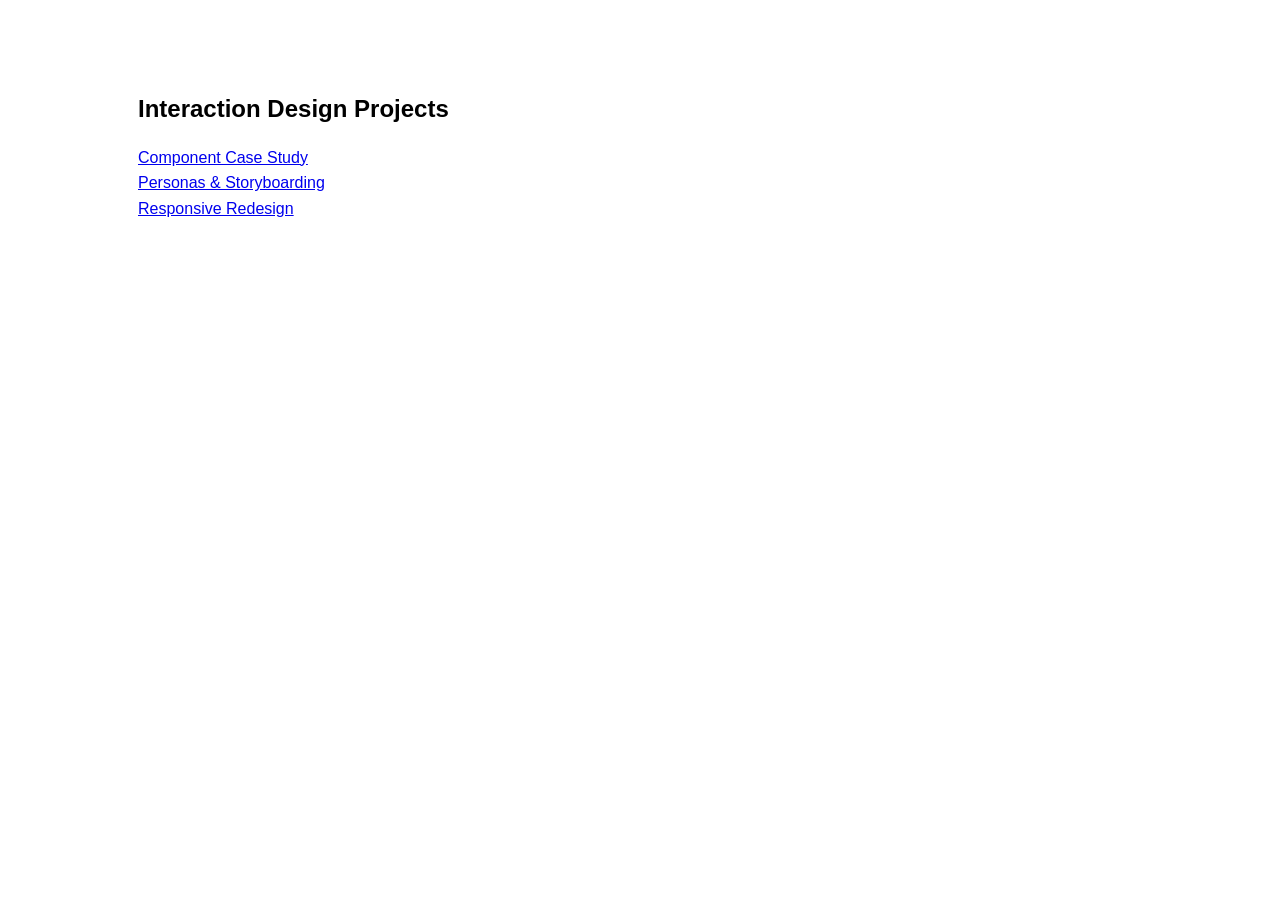
==== commit 1f7dfd36: "finish handin site" ====
--- a/index.html
+++ b/index.html
@@ -17,5 +17,7 @@
     <a href="component.html"> Component Case Study </a>
     <br />
     <a href="persona.html"> Personas & Storyboarding </a>
+    <br />
+    <a href="responsive-redesign/responsive.html">Responsive Redesign</a>
   </body>
 </html>
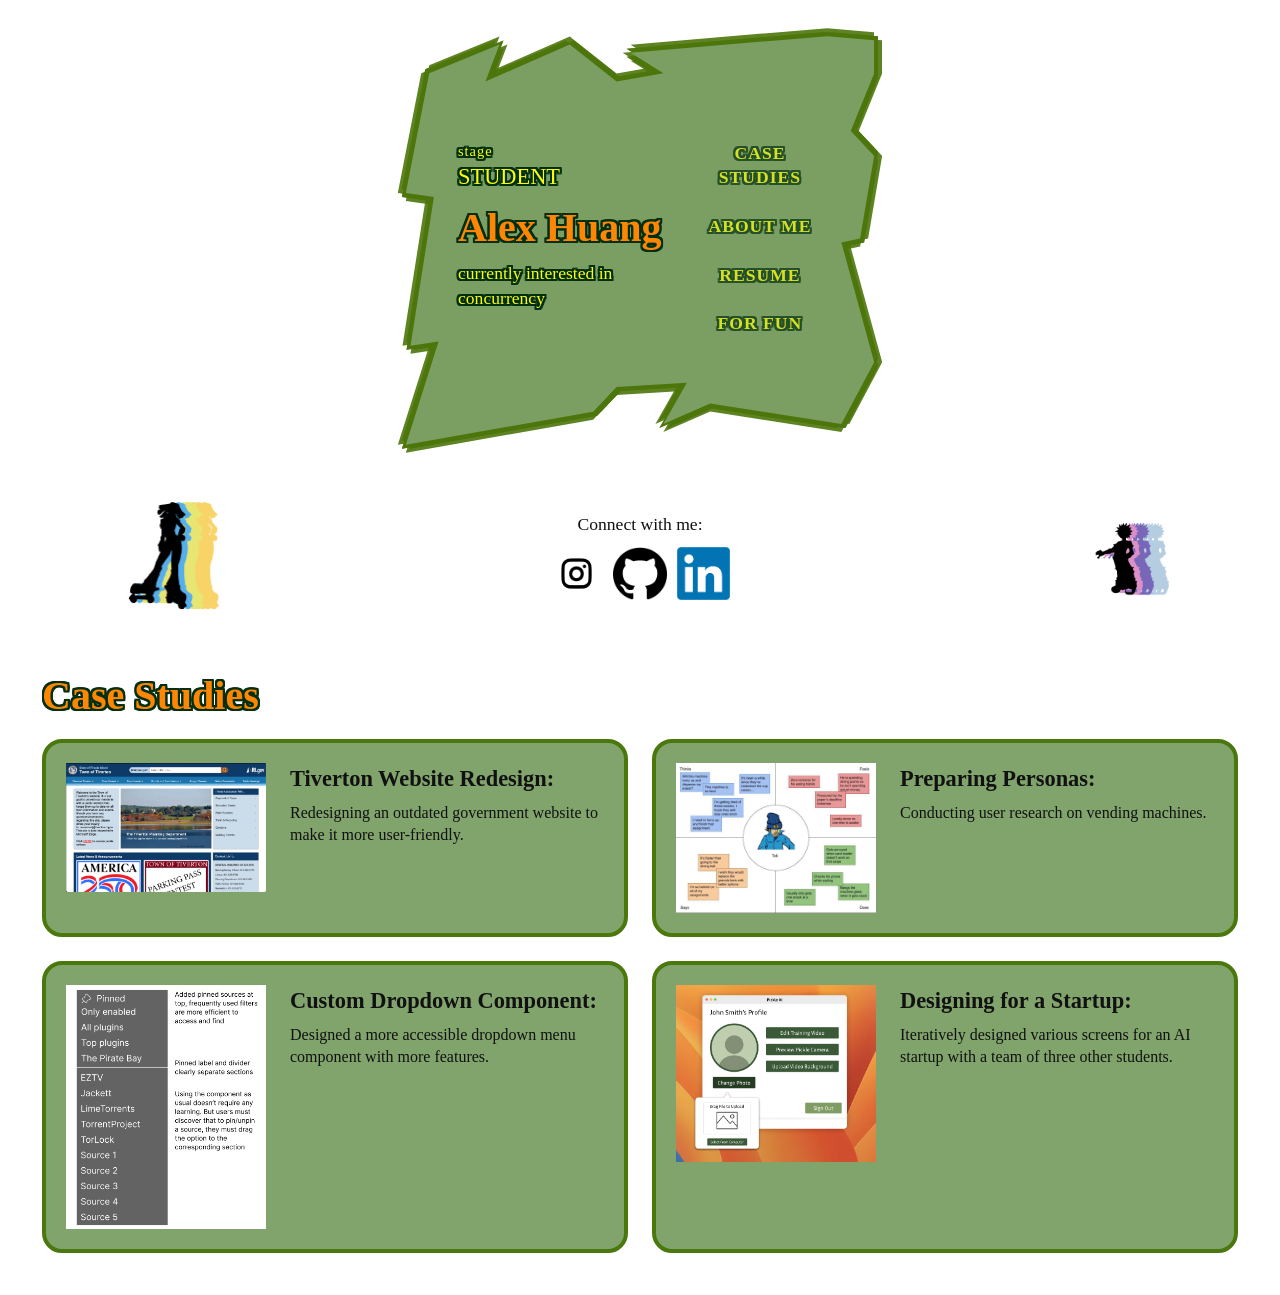
==== commit bc5a1799: "finish portfolio" ====
--- a/index.html
+++ b/index.html
@@ -1,23 +1,162 @@
-<!-- TO RUN IN BROWSER:
-    1. Install vscode extension Name: open in `browser open-in-browser` by TechER
-    2. Right click html file and either run in default browser or another browser
-  -->
-
 <!DOCTYPE html>
 <html lang="en">
   <head>
+    <meta charset="UTF-8" />
     <meta name="viewport" content="width=device-width, initial-scale=1.0" />
-    <title>Home</title>
-    <!-- import CSS styles -->
-    <link rel="stylesheet" href="styles.css" />
+    <title>Alex Huang | Portfolio</title>
+    <link rel="stylesheet" href="main-page.css" />
   </head>
+  <body>
+    <div class="page-wrapper">
+      <div class="video-container">
+        <video autoplay muted loop>
+          <source src="assets/menu.mp4" type="video/mp4" />
+          Your browser doesn’t support HTML5 video.
+        </video>
 
-  <body>
-    <h1>Interaction Design Projects</h1>
-    <a href="component.html"> Component Case Study </a>
-    <br />
-    <a href="persona.html"> Personas & Storyboarding </a>
-    <br />
-    <a href="responsive-redesign/responsive.html">Responsive Redesign</a>
+        <div class="layout">
+          <div class="layout-fill">
+            <div class="pause-text">
+              <header class="hero">
+                <div class="hero-stage">
+                  <span class="hero-stage--small">stage</span>
+                  <span class="hero-stage--large">STUDENT</span>
+                </div>
+                <h1 class="hero-name">Alex Huang</h1>
+                <p class="hero-tagline">currently interested in concurrency</p>
+              </header>
+
+              <nav class="sidebar">
+                <ul>
+                  <li><a href="#case-studies-text">CASE STUDIES</a></li>
+                  <li><a href="about-me/about-me.html">ABOUT ME</a></li>
+                  <li><a href="assets/portfolio/resume2024.pdf">RESUME</a></li>
+                  <li>
+                    <a
+                      style="cursor: pointer"
+                      onclick="window.open('https://www.youtube.com/watch?v=Q8fl2tLKAlo&ab_channel=LILUZIVERT')"
+                      >FOR FUN</a
+                    >
+                  </li>
+                </ul>
+              </nav>
+            </div>
+          </div>
+        </div>
+      </div>
+      <div class="socials">
+        <img
+          style="
+            filter: drop-shadow(6px 0px #56afed) drop-shadow(11px 0px #e8e672)
+              drop-shadow(15px 0px #f8d368);
+          "
+          src="assets/portfolio/piranha-silo.png"
+        />
+        <div class="icons">
+          <span class="icons-label">Connect with me:</span>
+          <div class="icons-list">
+            <img
+              src="assets/portfolio/insta.png"
+              style="cursor: pointer"
+              onclick="window.open('https://www.instagram.com/a_huang1/', '_blank');"
+            />
+            <img
+              src="assets/portfolio/github.png"
+              style="cursor: pointer"
+              onclick="window.open('https://github.com/alhuang22', '_blank');"
+            />
+            <img
+              src="assets/portfolio/linkedin.png"
+              style="cursor: pointer"
+              onclick="window.open('https://www.linkedin.com/in/alex-huang-0620751b6/', '_blank')"
+            />
+          </div>
+        </div>
+        <img
+          style="
+            filter: drop-shadow(6px 0px #dd90c8) drop-shadow(11px 0px #7867b9)
+              drop-shadow(15px 0px #b5cde0);
+          "
+          src="assets/portfolio/silo.png"
+        />
+      </div>
+      <main>
+        <div id="case-studies-text" class="case-studies-text">
+          <h4>Case Studies</h4>
+        </div>
+        <section id="case-studies">
+          <article
+            class="case-study"
+            onclick="window.location.href='responsive-redesign/responsive.html'"
+          >
+            <div class="case-bg"></div>
+            <div class="case-content">
+              <img
+                src="responsive-redesign/assets/desktop-site.png"
+                alt="Redesigned website"
+              />
+              <div>
+                <h2>Tiverton Website Redesign:</h2>
+                <p>
+                  Redesigning an outdated government website to make it more
+                  user-friendly.
+                </p>
+              </div>
+            </div>
+          </article>
+
+          <article
+            class="case-study"
+            onclick="window.location.href='persona.html'"
+          >
+            <div class="case-bg"></div>
+            <div class="case-content">
+              <img src="assets/personas/tab.png" alt="Case Study 2 image" />
+              <div>
+                <h2>Preparing Personas:</h2>
+                <p>Conducting user research on vending machines.</p>
+              </div>
+            </div>
+          </article>
+
+          <article
+            class="case-study"
+            onclick="window.location.href='component.html'"
+          >
+            <div class="case-bg"></div>
+            <div class="case-content">
+              <img
+                src="assets/redesignActive.png"
+                alt="Accessible components design"
+              />
+              <div>
+                <h2>Custom Dropdown Component:</h2>
+                <p>
+                  Designed a more accessible dropdown menu component with more
+                  features.
+                </p>
+              </div>
+            </div>
+          </article>
+
+          <article
+            class="case-study"
+            onclick="window.location.href='iterative/iterative-design.html'"
+          >
+            <div class="case-bg"></div>
+            <div class="case-content">
+              <img src="iterative/images/image8.png" alt="Case Study 4 image" />
+              <div>
+                <h2>Designing for a Startup:</h2>
+                <p>
+                  Iteratively designed various screens for an AI startup with a
+                  team of three other students.
+                </p>
+              </div>
+            </div>
+          </article>
+        </section>
+      </main>
+    </div>
   </body>
 </html>
--- a/main-page.css
+++ b/main-page.css
@@ -0,0 +1,313 @@
+/* reset & base */
+* {
+  margin: 0;
+  padding: 0;
+  box-sizing: border-box;
+}
+
+body {
+  font-family: "Jet Set"; /* or another techno/pixel-style font */
+  src: url("fonts/jet_set/jet-set.ttf");
+  color: #111;
+  background: #fff;
+  line-height: 1.4;
+}
+
+.page-wrapper {
+  width: 100%;
+}
+
+.video-container {
+  position: relative;
+  display: flex;
+  align-items: center;
+  justify-content: center;
+  margin: auto;
+  overflow: hidden;
+}
+
+.video-container video {
+  min-width: 200px;
+  position: absolute;
+  top: 0;
+  left: 0;
+  width: 100%;
+  height: 100%;
+  object-fit: cover;
+  z-index: 1;
+}
+
+.video-container .layout {
+  position: relative;
+  z-index: 2;
+  display: flex;
+  align-items: start;
+  justify-content: center;
+  gap: 5rem;
+  padding: 2rem;
+  max-width: 70%;
+  min-width: 30%;
+  min-height: 40%;
+  margin: 0 auto;
+  filter: drop-shadow(4px 4px #4d760b) drop-shadow(4px -4px #4d760b)
+    drop-shadow(-4px 4px #4d760b) drop-shadow(-4px -4px #4d760b);
+}
+
+.video-container .layout-fill {
+  position: relative;
+  z-index: 2;
+  background: rgba(129, 164, 108, 0.9);
+  padding: 2rem;
+  box-sizing: border-box;
+
+  display: flex; /* keep your layout */
+  align-items: start;
+  justify-content: center;
+  gap: 5rem;
+
+  clip-path: polygon(
+    /* your original points exactly as before */ /* — top edge — */ 5% 10%,
+    20% 3%,
+    17% 12%,
+    35% 3%,
+    45% 12%,
+    55% 10%,
+    48% 5%,
+    90% 1%,
+    100% 2%,
+
+    /* — right side — */ 100% 10%,
+    95% 24%,
+    100% 30%,
+    97% 50%,
+    93% 51%,
+    100% 80%,
+    93% 95%,
+
+    /* — bottom edge — */ 65% 90%,
+    55% 95%,
+    60% 85%,
+    45% 86%,
+    40% 92%,
+    0% 100%,
+
+    /* — left side — */ 7% 75%,
+    1% 76%,
+    6% 40%,
+    0% 39%
+  );
+}
+
+.pause-text {
+  display: flex;
+  align-items: start;
+  justify-content: center;
+  padding: 10% 5%;
+  gap: 20px;
+}
+
+.hero {
+  position: relative;
+  margin-top: 10%;
+  margin-bottom: 10%;
+}
+
+.hero-stage {
+  color: #fbfd0b;
+  display: block;
+  text-shadow: 1px 1px 0 #033013, -1px 1px 0 #033013, 1px -1px 0 #033013,
+    -1px -1px 0 #033013, 0px 1px 0 #033013, 0px -1px 0 #033013,
+    -1px 0px 0 #033013, 1px 0px 0 #033013, 2px 2px 0 #033013, -2px 2px 0 #033013,
+    2px -2px 0 #033013, -2px -2px 0 #033013, 0px 2px 0 #033013,
+    0px -2px 0 #033013, -2px 0px 0 #033013, 2px 0px 0 #033013, 1px 2px 0 #033013,
+    -1px 2px 0 #033013, 1px -2px 0 #033013, -1px -2px 0 #033013,
+    2px 1px 0 #033013, -2px 1px 0 #033013, 2px -1px 0 #033013,
+    -2px -1px 0 #033013;
+}
+.hero-stage--small {
+  display: block;
+  font-size: 0.9rem;
+  letter-spacing: 1px;
+}
+.hero-stage--large {
+  display: block;
+  font-size: 1.4rem;
+  margin-bottom: 0.5rem;
+}
+
+.hero-name {
+  font-size: 2.5rem;
+  margin-bottom: 0.3rem;
+  color: #fe8603;
+  text-shadow: 1px 1px 0 #033013, -1px 1px 0 #033013, 1px -1px 0 #033013,
+    -1px -1px 0 #033013, 0px 1px 0 #033013, 0px -1px 0 #033013,
+    -1px 0px 0 #033013, 1px 0px 0 #033013, 2px 2px 0 #033013, -2px 2px 0 #033013,
+    2px -2px 0 #033013, -2px -2px 0 #033013, 0px 2px 0 #033013,
+    0px -2px 0 #033013, -2px 0px 0 #033013, 2px 0px 0 #033013, 1px 2px 0 #033013,
+    -1px 2px 0 #033013, 1px -2px 0 #033013, -1px -2px 0 #033013,
+    2px 1px 0 #033013, -2px 1px 0 #033013, 2px -1px 0 #033013,
+    -2px -1px 0 #033013;
+}
+.hero-tagline {
+  font-size: 1.1rem;
+  color: #fbfd0b;
+  text-shadow: 1px 1px 0 #033013, -1px 1px 0 #033013, 1px -1px 0 #033013,
+    -1px -1px 0 #033013, 0px 1px 0 #033013, 0px -1px 0 #033013,
+    -1px 0px 0 #033013, 1px 0px 0 #033013, 2px 2px 0 #033013, -2px 2px 0 #033013,
+    2px -2px 0 #033013, -2px -2px 0 #033013, 0px 2px 0 #033013,
+    0px -2px 0 #033013, -2px 0px 0 #033013, 2px 0px 0 #033013, 1px 2px 0 #033013,
+    -1px 2px 0 #033013, 1px -2px 0 #033013, -1px -2px 0 #033013,
+    2px 1px 0 #033013, -2px 1px 0 #033013, 2px -1px 0 #033013,
+    -2px -1px 0 #033013;
+}
+
+.sidebar {
+  margin-top: 10%;
+  margin-bottom: 10%;
+  text-align: center;
+}
+
+.sidebar ul {
+  list-style: none;
+  display: flex;
+  flex-direction: column;
+  gap: 1.5rem;
+}
+.sidebar a {
+  opacity: 0.7;
+  text-decoration: none;
+  color: #fbfd0b;
+  font-size: 1.1rem;
+  font-weight: bold;
+  text-transform: uppercase;
+  letter-spacing: 1px;
+  text-shadow: 1px 1px 0 #033013, -1px 1px 0 #033013, 1px -1px 0 #033013,
+    -1px -1px 0 #033013, 0px 1px 0 #033013, 0px -1px 0 #033013,
+    -1px 0px 0 #033013, 1px 0px 0 #033013, 2px 2px 0 #033013, -2px 2px 0 #033013,
+    2px -2px 0 #033013, -2px -2px 0 #033013, 0px 2px 0 #033013,
+    0px -2px 0 #033013, -2px 0px 0 #033013, 2px 0px 0 #033013, 1px 2px 0 #033013,
+    -1px 2px 0 #033013, 1px -2px 0 #033013, -1px -2px 0 #033013,
+    2px 1px 0 #033013, -2px 1px 0 #033013, 2px -1px 0 #033013,
+    -2px -1px 0 #033013;
+}
+
+.sidebar a:hover {
+  opacity: 1;
+}
+
+.socials {
+  display: flex;
+  justify-content: center;
+  padding: 2% 10%;
+  align-items: center;
+  gap: 0.5rem;
+}
+
+.icons {
+  display: flex;
+  align-items: center;
+  flex-direction: column;
+  gap: 10px;
+}
+
+.icons-list {
+  display: flex;
+  justify-content: center;
+  gap: 10px;
+}
+
+.icons-label {
+  font-size: 1.1rem;
+}
+
+.icons img {
+  color: #111;
+  width: 500px;
+  height: auto;
+}
+
+.socials img {
+  max-width: 6%;
+  height: auto;
+}
+
+main {
+  padding: 2rem;
+  grid-template-columns: 1fr 1fr;
+}
+
+.case-studies-text {
+  font-size: 2.5rem;
+  margin-bottom: 0.3rem;
+  color: #fe8603;
+  text-shadow: 1px 1px 0 #033013, -1px 1px 0 #033013, 1px -1px 0 #033013,
+    -1px -1px 0 #033013, 0px 1px 0 #033013, 0px -1px 0 #033013,
+    -1px 0px 0 #033013, 1px 0px 0 #033013, 2px 2px 0 #033013, -2px 2px 0 #033013,
+    2px -2px 0 #033013, -2px -2px 0 #033013, 0px 2px 0 #033013,
+    0px -2px 0 #033013, -2px 0px 0 #033013, 2px 0px 0 #033013, 1px 2px 0 #033013,
+    -1px 2px 0 #033013, 1px -2px 0 #033013, -1px -2px 0 #033013,
+    2px 1px 0 #033013, -2px 1px 0 #033013, 2px -1px 0 #033013,
+    -2px -1px 0 #033013;
+  padding: 0rem 10px;
+}
+
+#case-studies {
+  width: 100%;
+  display: grid;
+  padding: 10px;
+  gap: 1.5rem;
+  grid-template-columns: 1fr 1fr;
+}
+
+@media only screen and (max-width: 881px) {
+  #case-studies {
+    grid-template-columns: 1fr;
+  }
+}
+
+.case-study {
+  position: relative;
+  cursor: pointer;
+  transition: opacity 0.3s ease;
+}
+
+#case-studies:hover .case-study {
+  opacity: 0.7;
+}
+
+/* 3) but when you hover one specific card, make it fully opaque again */
+#case-studies .case-study:hover {
+  opacity: 1;
+}
+
+.case-bg {
+  position: absolute;
+  inset: 0;
+  background: #81a46c;
+  border: 4px solid #4a780d;
+  border-radius: 20px;
+  z-index: -1;
+}
+
+.case-content {
+  display: flex;
+  align-items: flex-start;
+  padding: 1.5rem;
+}
+
+.case-content img {
+  flex-shrink: 0;
+  width: 200px;
+  height: auto;
+  margin-right: 1.5rem;
+}
+
+.case-content h2 {
+  margin-bottom: 0.5rem;
+  font-size: 1.4rem;
+}
+
+.case-content p {
+  margin: 0;
+  font-size: 1rem;
+}
